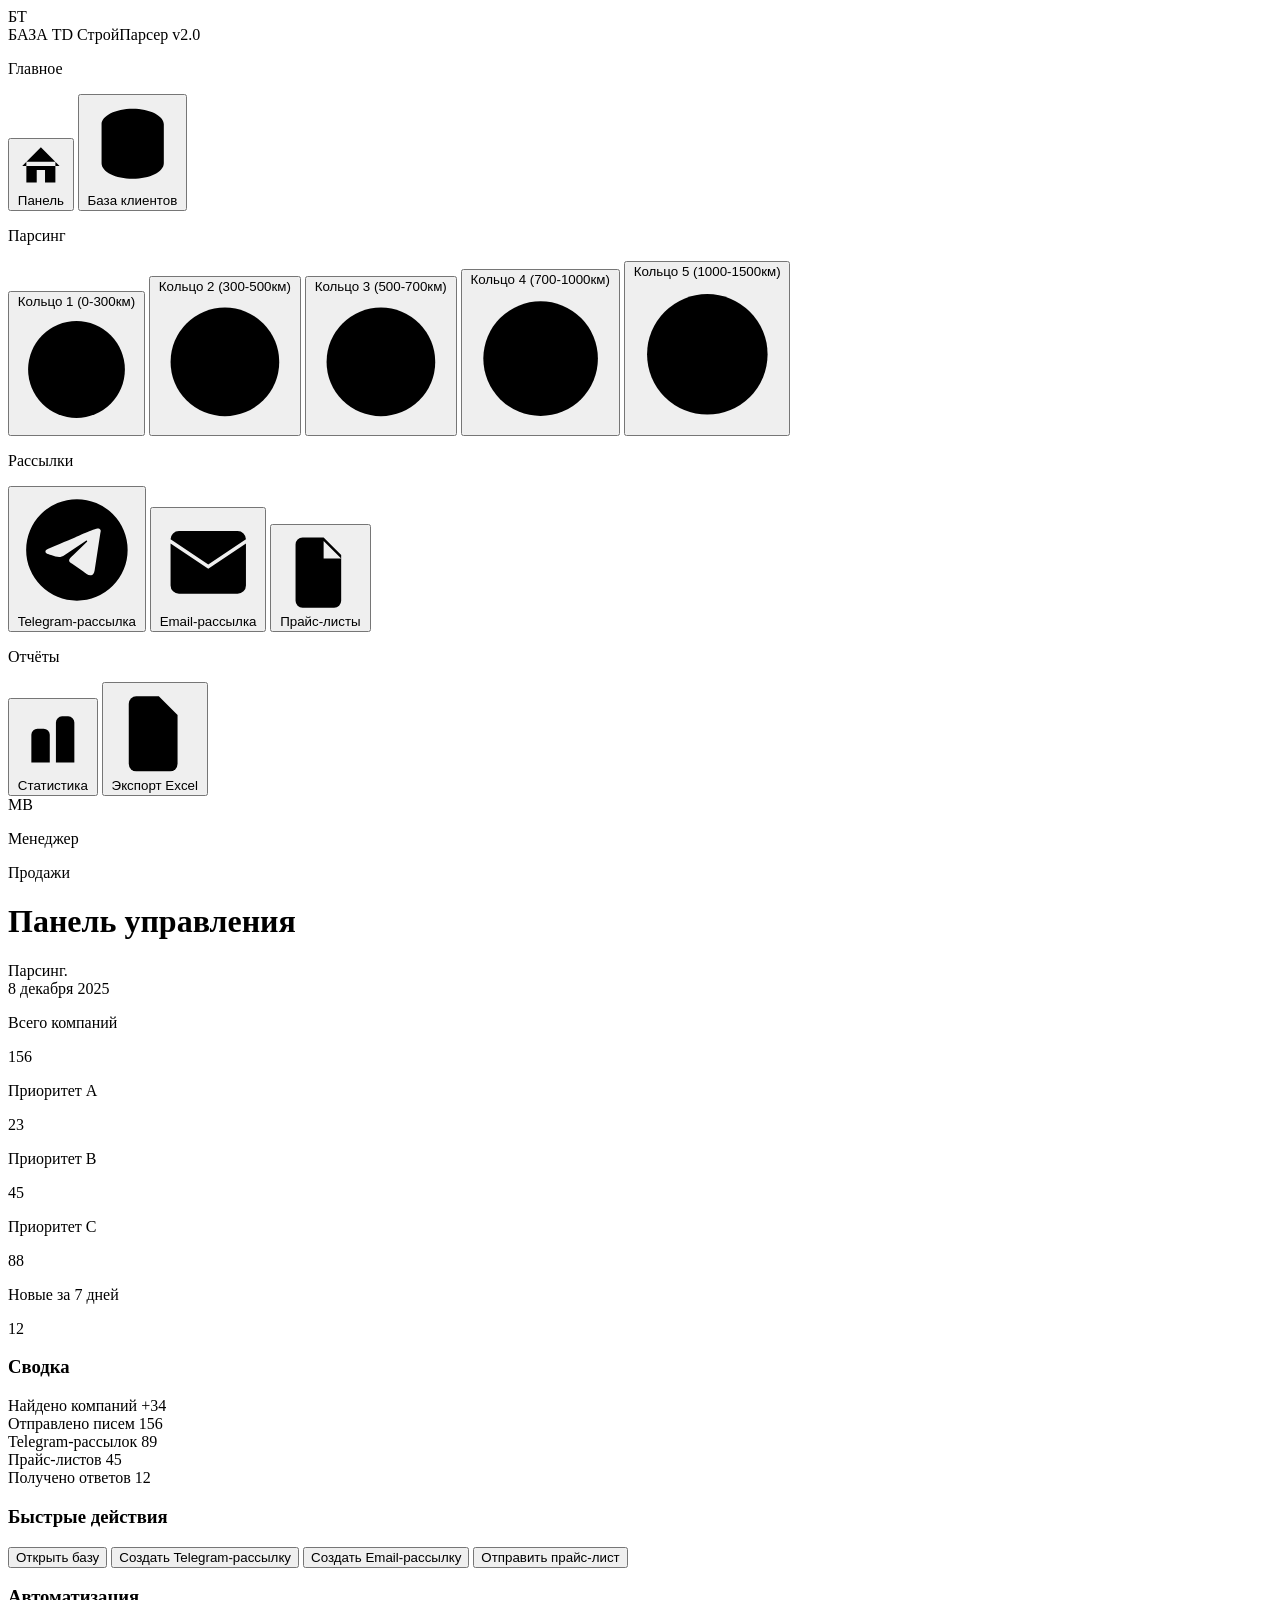
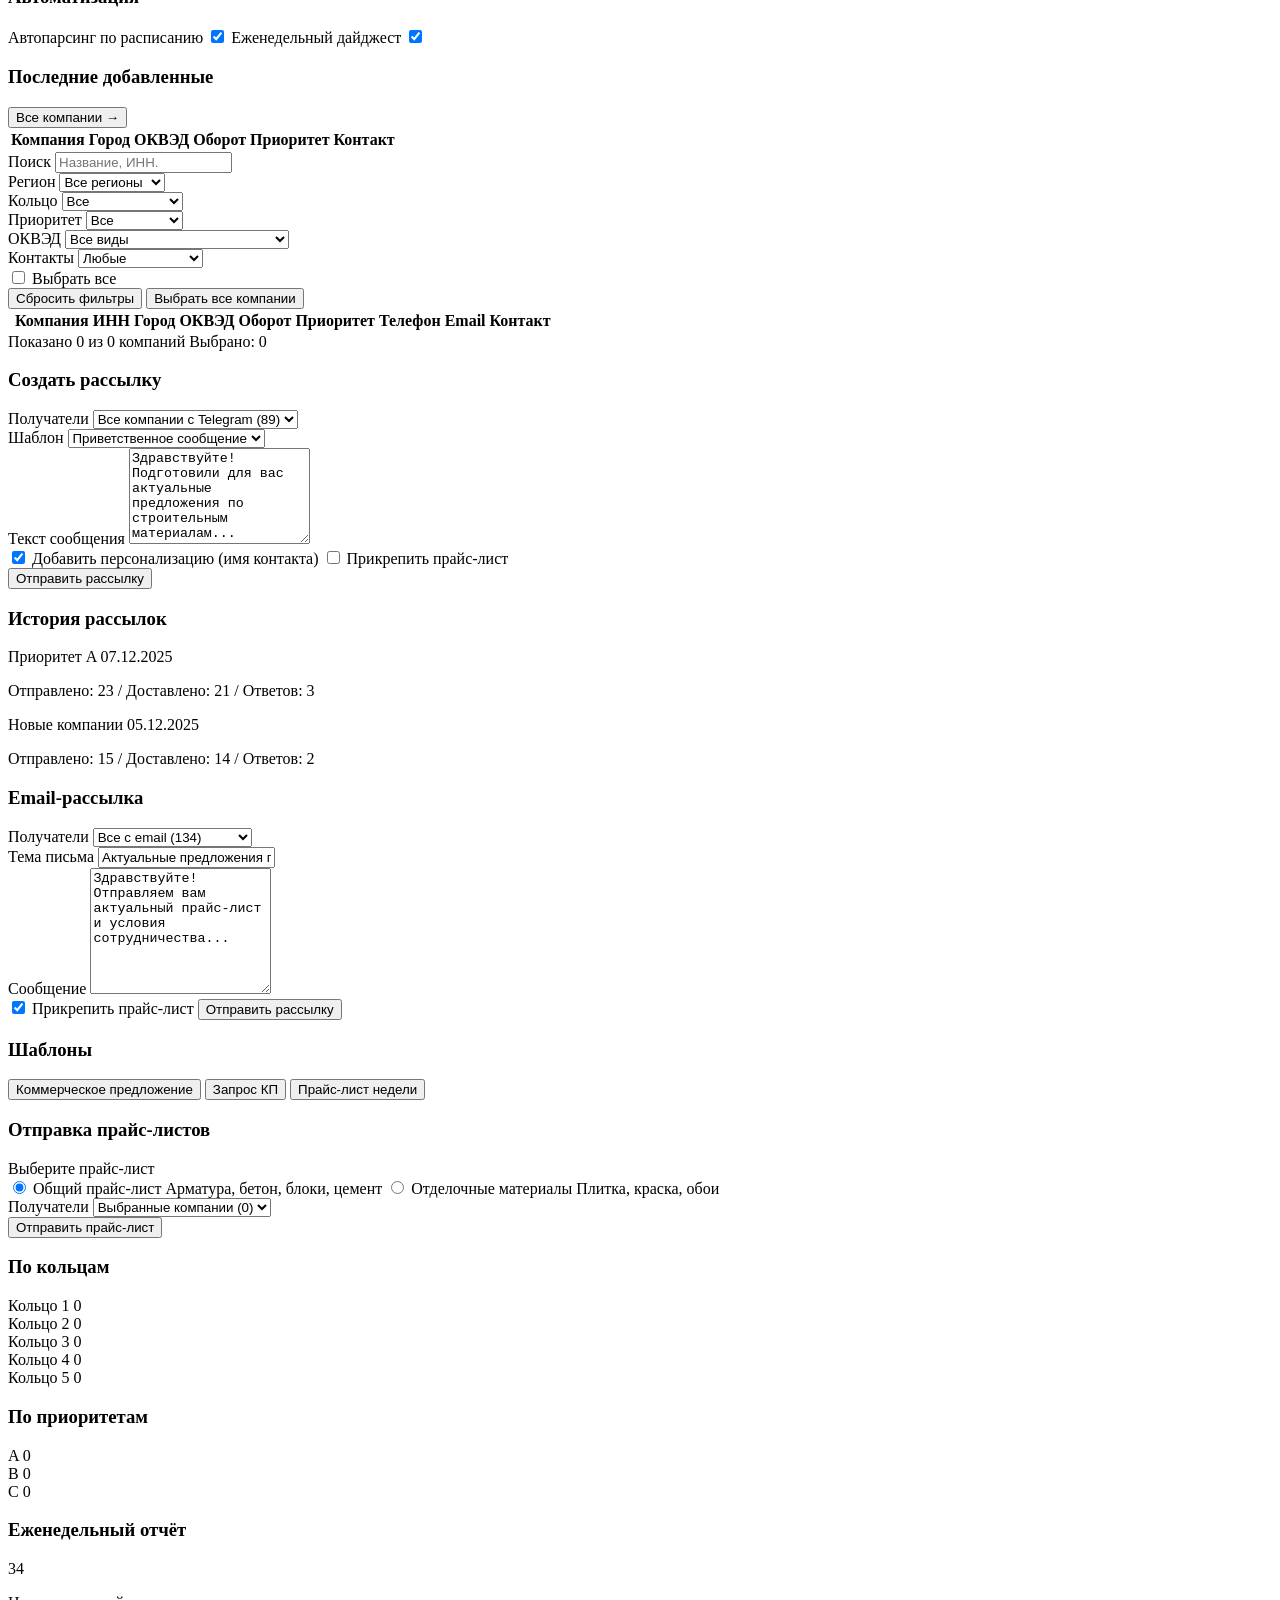
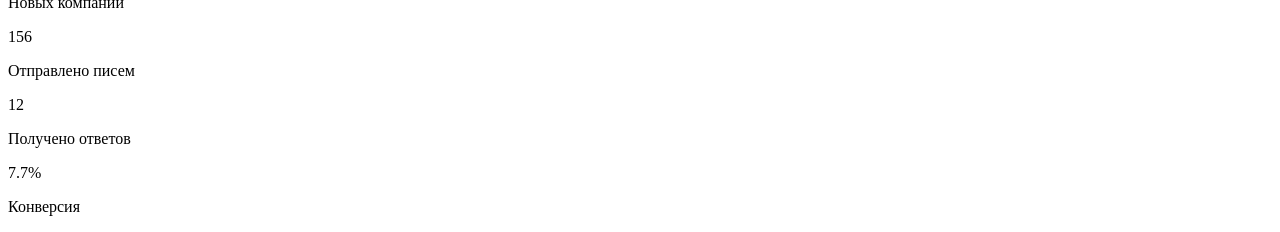
==== index.html @ 1bf11f5f "new index" ====
<!DOCTYPE html>
<html lang="ru">
<head>
  <meta charset="UTF-8" />
  <meta name="viewport" content="width=device-width, initial-scale=1.0" />
  <title>СтройПарсер v2.0 - БАЗА TD</title>

  <link href="https://fonts.googleapis.com/css2?family=Inter:wght@400;500;600;700&display=swap" rel="stylesheet">
  <link rel="stylesheet" href="/styles.css" />
</head>

<body>
  <div id="app" class="app">

    <!-- Sidebar -->
    <aside class="sidebar">
      <!-- Logo -->
      <div class="sidebar__logo">
        <div class="brand">
          <div class="brand__badge">
            <span class="brand__badge-text">БТ</span>
          </div>
          <div class="brand__text">
            <span class="brand__title">БАЗА TD</span>
            <span class="brand__subtitle">СтройПарсер v2.0</span>
          </div>
        </div>
      </div>

      <!-- Navigation -->
      <nav class="sidebar__nav">

        <p class="nav-section-title">Главное</p>

        <button type="button" onclick="setView('dashboard')" id="nav-dashboard"
                class="nav-item nav-item--active">
          <span class="nav-item__icon">
            <svg viewBox="0 0 24 24" aria-hidden="true">
              <path d="M3 12l9-9 9 9M5 10v10h5v-6h4v6h5V10"></path>
            </svg>
          </span>
          <span class="nav-item__label">Панель</span>
        </button>

        <button type="button" onclick="setView('database')" id="nav-database"
                class="nav-item">
          <span class="nav-item__icon">
            <svg viewBox="0 0 24 24" aria-hidden="true">
              <path d="M4 7c0 2.2 3.6 4 8 4s8-1.8 8-4-3.6-4-8-4-8 1.8-8 4zm0 0v10c0 2.2 3.6 4 8 4s8-1.8 8-4V7"></path>
            </svg>
          </span>
          <span class="nav-item__label">База клиентов</span>
        </button>

        <p class="nav-section-title">Парсинг</p>

        <button type="button" class="tool-item" onclick="runScraper('ring1')">
          <span class="tool-item__left">
            <span class="dot dot--green"></span>
            <span>Кольцо 1 (0-300км)</span>
          </span>
          <span class="tool-item__right">
            <svg viewBox="0 0 20 20" aria-hidden="true">
              <circle cx="10" cy="10" r="8"></circle>
              <path d="M9 7l4 3-4 3z"></path>
            </svg>
          </span>
        </button>

        <button type="button" class="tool-item" onclick="runScraper('ring2')">
          <span class="tool-item__left">
            <span class="dot dot--blue"></span>
            <span>Кольцо 2 (300-500км)</span>
          </span>
          <span class="tool-item__right">
            <svg viewBox="0 0 20 20" aria-hidden="true">
              <circle cx="10" cy="10" r="8"></circle>
              <path d="M9 7l4 3-4 3z"></path>
            </svg>
          </span>
        </button>

        <button type="button" class="tool-item" onclick="runScraper('ring3')">
          <span class="tool-item__left">
            <span class="dot dot--yellow"></span>
            <span>Кольцо 3 (500-700км)</span>
          </span>
          <span class="tool-item__right">
            <svg viewBox="0 0 20 20" aria-hidden="true">
              <circle cx="10" cy="10" r="8"></circle>
              <path d="M9 7l4 3-4 3z"></path>
            </svg>
          </span>
        </button>

        <button type="button" class="tool-item" onclick="runScraper('ring4')">
          <span class="tool-item__left">
            <span class="dot dot--orange"></span>
            <span>Кольцо 4 (700-1000км)</span>
          </span>
          <span class="tool-item__right">
            <svg viewBox="0 0 20 20" aria-hidden="true">
              <circle cx="10" cy="10" r="8"></circle>
              <path d="M9 7l4 3-4 3z"></path>
            </svg>
          </span>
        </button>

        <button type="button" class="tool-item" onclick="runScraper('ring5')">
          <span class="tool-item__left">
            <span class="dot dot--red"></span>
            <span>Кольцо 5 (1000-1500км)</span>
          </span>
          <span class="tool-item__right">
            <svg viewBox="0 0 20 20" aria-hidden="true">
              <circle cx="10" cy="10" r="8"></circle>
              <path d="M9 7l4 3-4 3z"></path>
            </svg>
          </span>
        </button>

        <p class="nav-section-title">Рассылки</p>

        <button type="button" onclick="setView('telegram')" id="nav-telegram"
                class="nav-item">
          <span class="nav-item__icon">
            <svg viewBox="0 0 24 24" aria-hidden="true">
              <path d="M12 2a10 10 0 100 20 10 10 0 000-20zm4.6 6.8-1.1 7.2c-.1.7-.4 1-.7 1-.6.1-1-.4-1.6-.8l-2.2-1.5c-1-.6-.4-1 .2-1.6l2.8-2.7c.1-.2-.1-.3-.2-.2L9.6 13c-.4.3-.8.4-1.1.4-.4 0-1-.2-1.6-.4-.6-.2-1.1-.3-1.1-.7 0-.2.3-.4.8-.6 2.9-1.3 4.9-2.1 5.8-2.5 2.8-1.2 3.4-1.4 3.7-1.4.1 0 .3 0 .4.1.1.1.2.2.2.4z"></path>
            </svg>
          </span>
          <span class="nav-item__label">Telegram-рассылка</span>
        </button>

        <button type="button" onclick="setView('email')" id="nav-email"
                class="nav-item">
          <span class="nav-item__icon">
            <svg viewBox="0 0 24 24" aria-hidden="true">
              <path d="M3 8l9 6 9-6v10a2 2 0 01-2 2H5a2 2 0 01-2-2V8zm0-1a2 2 0 012-2h14a2 2 0 012 2l-9 6-9-6z"></path>
            </svg>
          </span>
          <span class="nav-item__label">Email-рассылка</span>
        </button>

        <button type="button" onclick="setView('pricelist')" id="nav-pricelist"
                class="nav-item">
          <span class="nav-item__icon">
            <svg viewBox="0 0 24 24" aria-hidden="true">
              <path d="M7 3h6l5 5v13a2 2 0 01-2 2H7a2 2 0 01-2-2V5a2 2 0 012-2zm6 1v5h5"></path>
              <path d="M9 12h6M9 16h6"></path>
            </svg>
          </span>
          <span class="nav-item__label">Прайс-листы</span>
        </button>

        <p class="nav-section-title">Отчёты</p>

        <button type="button" onclick="setView('stats')" id="nav-stats"
                class="nav-item">
          <span class="nav-item__icon">
            <svg viewBox="0 0 24 24" aria-hidden="true">
              <path d="M5 20V11a2 2 0 012-2h2a2 2 0 012 2v9M13 20V7a2 2 0 012-2h2a2 2 0 012 2v13"></path>
            </svg>
          </span>
          <span class="nav-item__label">Статистика</span>
        </button>

        <button type="button" onclick="exportExcel()" class="nav-item nav-item--plain">
          <span class="nav-item__icon">
            <svg viewBox="0 0 24 24" aria-hidden="true">
              <path d="M12 10v6M9 13l3 3 3-3"></path>
              <path d="M7 3h6l5 5v13a2 2 0 01-2 2H7a2 2 0 01-2-2V5a2 2 0 012-2z"></path>
            </svg>
          </span>
          <span class="nav-item__label">Экспорт Excel</span>
        </button>

      </nav>

      <!-- User block -->
      <div class="sidebar__user">
        <div class="user">
          <div class="user__avatar">
            <span>МВ</span>
          </div>
          <div class="user__meta">
            <p class="user__role">Менеджер</p>
            <p class="user__dept">Продажи</p>
          </div>
        </div>
      </div>
    </aside>

    <!-- Main -->
    <main class="main">

      <!-- Header -->
      <header class="topbar">
        <h1 id="page-title" class="topbar__title">Панель управления</h1>

        <div class="topbar__right">
          <div id="running-indicator" class="running-indicator is-hidden">
            <span class="spinner" aria-hidden="true"></span>
            <span class="running-indicator__text">Парсинг.</span>
          </div>
          <span class="topbar__date">8 декабря 2025</span>
        </div>
      </header>

      <!-- Content -->
      <div class="content">

        <!-- Dashboard View -->
        <section id="view-dashboard" class="view is-active">
          <div class="stack stack--lg">

            <div class="stats-grid stats-grid--5">
              <div class="card card--stat">
                <p class="stat__label">Всего компаний</p>
                <p class="stat__value">156</p>
              </div>
              <div class="card card--stat">
                <p class="stat__label">Приоритет A</p>
                <p class="stat__value stat__value--green">23</p>
              </div>
              <div class="card card--stat">
                <p class="stat__label">Приоритет B</p>
                <p class="stat__value stat__value--yellow">45</p>
              </div>
              <div class="card card--stat">
                <p class="stat__label">Приоритет C</p>
                <p class="stat__value stat__value--gray">88</p>
              </div>
              <div class="card card--stat">
                <p class="stat__label">Новые за 7 дней</p>
                <p class="stat__value stat__value--blue">12</p>
              </div>
            </div>

            <div class="cards-grid cards-grid--3">
              <div class="card">
                <div class="card__header">
                  <h3 class="card__title">Сводка</h3>
                </div>
                <div class="stack">
                  <div class="metric-row">
                    <span class="metric-row__label">Найдено компаний</span>
                    <span class="metric-row__value">+34</span>
                  </div>
                  <div class="metric-row">
                    <span class="metric-row__label">Отправлено писем</span>
                    <span class="metric-row__value">156</span>
                  </div>
                  <div class="metric-row">
                    <span class="metric-row__label">Telegram-рассылок</span>
                    <span class="metric-row__value">89</span>
                  </div>
                  <div class="metric-row">
                    <span class="metric-row__label">Прайс-листов</span>
                    <span class="metric-row__value">45</span>
                  </div>
                  <div class="metric-row">
                    <span class="metric-row__label">Получено ответов</span>
                    <span class="metric-row__value metric-row__value--green">12</span>
                  </div>
                </div>
              </div>

              <div class="card">
                <div class="card__header">
                  <h3 class="card__title">Быстрые действия</h3>
                </div>
                <div class="stack">
                  <button class="btn btn--primary" type="button" onclick="setView('database')">Открыть базу</button>
                  <button class="btn btn--soft" type="button" onclick="setView('telegram')">Создать Telegram-рассылку</button>
                  <button class="btn btn--soft" type="button" onclick="setView('email')">Создать Email-рассылку</button>
                  <button class="btn btn--soft" type="button" onclick="setView('pricelist')">Отправить прайс-лист</button>
                </div>
              </div>

              <div class="card">
                <div class="card__header">
                  <h3 class="card__title">Автоматизация</h3>
                </div>
                <div class="stack">
                  <label class="toggle-row">
                    <span>Автопарсинг по расписанию</span>
                    <input type="checkbox" checked>
                  </label>
                  <label class="toggle-row">
                    <span>Еженедельный дайджест</span>
                    <input type="checkbox" checked>
                  </label>
                </div>
              </div>
            </div>

            <div class="card">
              <div class="card__header card__header--spaced">
                <h3 class="card__title">Последние добавленные</h3>
                <button class="btn btn--link" type="button" onclick="setView('database')">Все компании →</button>
              </div>

              <div class="table-wrap">
                <table class="table">
                  <thead>
                    <tr>
                      <th>Компания</th>
                      <th>Город</th>
                      <th>ОКВЭД</th>
                      <th>Оборот</th>
                      <th>Приоритет</th>
                      <th>Контакт</th>
                    </tr>
                  </thead>
                  <tbody id="recent-table"></tbody>
                </table>
              </div>
            </div>

          </div>
        </section>

        <!-- Database View -->
        <section id="view-database" class="view">
          <div class="stack stack--md">

            <div class="card card--filters">
              <div class="filters-grid filters-grid--6">
                <div class="field">
                  <label for="filter-search">Поиск</label>
                  <input type="text" id="filter-search" placeholder="Название, ИНН." oninput="applyFilters()">
                </div>

                <div class="field">
                  <label for="filter-region">Регион</label>
                  <select id="filter-region" onchange="applyFilters()">
                    <option value="">Все регионы</option>
                    <option value="Самара">Самара</option>
                    <option value="Казань">Казань</option>
                    <option value="Москва">Москва</option>
                    <option value="Екатеринбург">Екатеринбург</option>
                  </select>
                </div>

                <div class="field">
                  <label for="filter-ring">Кольцо</label>
                  <select id="filter-ring" onchange="applyFilters()">
                    <option value="">Все</option>
                    <option value="1">1 (0-300км)</option>
                    <option value="2">2 (300-500км)</option>
                    <option value="3">3 (500-700км)</option>
                    <option value="4">4 (700-1000км)</option>
                    <option value="5">5 (1000-1500км)</option>
                  </select>
                </div>

                <div class="field">
                  <label for="filter-priority">Приоритет</label>
                  <select id="filter-priority" onchange="applyFilters()">
                    <option value="">Все</option>
                    <option value="A">A (&gt;100М)</option>
                    <option value="B">B (10-100М)</option>
                    <option value="C">C (&lt;10М)</option>
                  </select>
                </div>

                <div class="field">
                  <label for="filter-okved">ОКВЭД</label>
                  <select id="filter-okved" onchange="applyFilters()">
                    <option value="">Все виды</option>
                    <option value="41">41 - Строительство зданий</option>
                    <option value="42">42 - Инженерные сооружения</option>
                    <option value="43">43 - Спец. строительные работы</option>
                  </select>
                </div>

                <div class="field">
                  <label for="filter-contacts">Контакты</label>
                  <select id="filter-contacts" onchange="applyFilters()">
                    <option value="">Любые</option>
                    <option value="phone">Есть телефон</option>
                    <option value="email">Есть email</option>
                    <option value="both">Телефон + email</option>
                  </select>
                </div>
              </div>

              <div class="filters-actions">
                <label class="checkbox-row">
                  <input type="checkbox" id="select-all-cb" onchange="toggleSelectAll()">
                  <span>Выбрать все</span>
                </label>

                <div class="filters-actions__right">
                  <button class="btn btn--ghost" type="button" onclick="clearFilters()">Сбросить фильтры</button>
                  <button class="btn btn--soft" type="button" onclick="selectAll()">Выбрать все компании</button>
                </div>
              </div>
            </div>

            <div class="card">
              <div class="table-wrap">
                <table class="table table--companies">
                  <thead>
                    <tr>
                      <th class="col-check"></th>
                      <th>Компания</th>
                      <th>ИНН</th>
                      <th>Город</th>
                      <th>ОКВЭД</th>
                      <th>Оборот</th>
                      <th>Приоритет</th>
                      <th>Телефон</th>
                      <th>Email</th>
                      <th>Контакт</th>
                      <th class="col-actions"></th>
                    </tr>
                  </thead>
                  <tbody id="companies-table"></tbody>
                </table>
              </div>

              <div class="table-footer">
                <span id="companies-count">Показано 0 компаний</span>
                <span id="selected-count">Выбрано: 0</span>
              </div>
            </div>

          </div>
        </section>

        <!-- Telegram View -->
        <section id="view-telegram" class="view">
          <div class="cards-grid cards-grid--2">

            <div class="card">
              <div class="card__header">
                <h3 class="card__title">Создать рассылку</h3>
              </div>

              <div class="stack">
                <div class="field">
                  <label>Получатели</label>
                  <select>
                    <option>Все компании с Telegram (89)</option>
                    <option>Приоритет A (23)</option>
                    <option>Приоритет B (45)</option>
                    <option>Кольцо 1 - Самара (34)</option>
                    <option>Новые за неделю (12)</option>
                  </select>
                </div>

                <div class="field">
                  <label>Шаблон</label>
                  <select>
                    <option>Приветственное сообщение</option>
                    <option>Акция недели</option>
                    <option>Запрос КП</option>
                  </select>
                </div>

                <div class="field">
                  <label>Текст сообщения</label>
                  <textarea rows="6">Здравствуйте! Подготовили для вас актуальные предложения по строительным материалам...</textarea>
                </div>

                <div class="stack stack--sm">
                  <label class="checkbox-row">
                    <input type="checkbox" checked>
                    <span>Добавить персонализацию (имя контакта)</span>
                  </label>
                  <label class="checkbox-row">
                    <input type="checkbox">
                    <span>Прикрепить прайс-лист</span>
                  </label>
                </div>

                <button class="btn btn--primary" type="button" onclick="sendTelegramSelected()">Отправить рассылку</button>
              </div>
            </div>

            <div class="card">
              <div class="card__header">
                <h3 class="card__title">История рассылок</h3>
              </div>

              <div class="stack">
                <div class="history-item">
                  <div class="history-item__row">
                    <span class="history-item__title">Приоритет A</span>
                    <span class="history-item__date">07.12.2025</span>
                  </div>
                  <p class="history-item__meta">Отправлено: 23 / Доставлено: 21 / Ответов: 3</p>
                </div>

                <div class="history-item">
                  <div class="history-item__row">
                    <span class="history-item__title">Новые компании</span>
                    <span class="history-item__date">05.12.2025</span>
                  </div>
                  <p class="history-item__meta">Отправлено: 15 / Доставлено: 14 / Ответов: 2</p>
                </div>
              </div>
            </div>

          </div>
        </section>

        <!-- Email View -->
        <section id="view-email" class="view">
          <div class="cards-grid cards-grid--2">

            <div class="card">
              <div class="card__header">
                <h3 class="card__title">Email-рассылка</h3>
              </div>

              <div class="stack">
                <div class="field">
                  <label>Получатели</label>
                  <select>
                    <option>Все с email (134)</option>
                    <option>Приоритет A (23)</option>
                    <option>Приоритет B (45)</option>
                    <option>Новые за неделю (12)</option>
                  </select>
                </div>

                <div class="field">
                  <label>Тема письма</label>
                  <input type="text" value="Актуальные предложения по стройматериалам">
                </div>

                <div class="field">
                  <label>Сообщение</label>
                  <textarea rows="8">Здравствуйте! Отправляем вам актуальный прайс-лист и условия сотрудничества...</textarea>
                </div>

                <label class="checkbox-row">
                  <input type="checkbox" checked>
                  <span>Прикрепить прайс-лист</span>
                </label>

                <button class="btn btn--primary" type="button" onclick="sendEmailSelected()">Отправить рассылку</button>
              </div>
            </div>

            <div class="card">
              <div class="card__header">
                <h3 class="card__title">Шаблоны</h3>
              </div>

              <div class="stack">
                <button class="btn btn--soft" type="button">Коммерческое предложение</button>
                <button class="btn btn--soft" type="button">Запрос КП</button>
                <button class="btn btn--soft" type="button">Прайс-лист недели</button>
              </div>
            </div>

          </div>
        </section>

        <!-- Price List View -->
        <section id="view-pricelist" class="view">
          <div class="card">
            <div class="card__header">
              <h3 class="card__title">Отправка прайс-листов</h3>
            </div>

            <div class="two-col">
              <div class="stack">
                <div class="field">
                  <label>Выберите прайс-лист</label>
                  <div class="radio-list">
                    <label class="radio-item">
                      <input type="radio" name="pricelist" checked>
                      <span class="radio-item__text">
                        <span class="radio-item__title">Общий прайс-лист</span>
                        <span class="radio-item__sub">Арматура, бетон, блоки, цемент</span>
                      </span>
                    </label>

                    <label class="radio-item">
                      <input type="radio" name="pricelist">
                      <span class="radio-item__text">
                        <span class="radio-item__title">Отделочные материалы</span>
                        <span class="radio-item__sub">Плитка, краска, обои</span>
                      </span>
                    </label>
                  </div>
                </div>
              </div>

              <div class="stack">
                <div class="field">
                  <label>Получатели</label>
                  <select>
                    <option>Выбранные компании (0)</option>
                    <option>Приоритет A (23)</option>
                    <option>Приоритет B (45)</option>
                    <option>Все с email (134)</option>
                  </select>
                </div>

                <button class="btn btn--primary" type="button">Отправить прайс-лист</button>
              </div>
            </div>
          </div>
        </section>

        <!-- Stats View -->
        <section id="view-stats" class="view">
          <div class="stack stack--md">

            <div class="cards-grid cards-grid--2">
              <div class="card">
                <div class="card__header">
                  <h3 class="card__title">По кольцам</h3>
                </div>
                <div class="stack stack--sm" id="ring-stats"></div>
              </div>

              <div class="card">
                <div class="card__header">
                  <h3 class="card__title">По приоритетам</h3>
                </div>
                <div class="stack stack--sm" id="priority-stats"></div>
              </div>
            </div>

            <div class="card">
              <div class="card__header">
                <h3 class="card__title">Еженедельный отчёт</h3>
              </div>

              <div class="report-grid report-grid--4">
                <div class="report-tile">
                  <p class="report-tile__value">34</p>
                  <p class="report-tile__label">Новых компаний</p>
                </div>
                <div class="report-tile">
                  <p class="report-tile__value report-tile__value--blue">156</p>
                  <p class="report-tile__label">Отправлено писем</p>
                </div>
                <div class="report-tile">
                  <p class="report-tile__value report-tile__value--green">12</p>
                  <p class="report-tile__label">Получено ответов</p>
                </div>
                <div class="report-tile">
                  <p class="report-tile__value report-tile__value--purple">7.7%</p>
                  <p class="report-tile__label">Конверсия</p>
                </div>
              </div>
            </div>

          </div>
        </section>

      </div>
    </main>
  </div>

  <script>
    const API_URL = "https://company-finder-api-production.up.railway.app";

  async function apiSearch(queryText, max = 20) {
    const res = await fetch(`${API_URL}/search`, {
      method: "POST",
      headers: { "Content-Type": "application/json" },
      body: JSON.stringify({
        query: queryText,
        enrich_with_rusprofile: true,
       max_companies: max
      })
  });

    if (!res.ok) {
    const t = await res.text();
    throw new Error(t || `HTTP ${res.status}`);
    }

  return await res.json();
}

    const companies = [];

    let selectedCompanies = new Set();
    let currentView = 'dashboard';

    function formatTurnover(n) {
      if (n >= 1000000) return (n / 1000000).toFixed(0) + 'М';
      if (n >= 1000) return (n / 1000).toFixed(0) + 'К';
      return n;
    }

    function getPriorityClass(p) {
      return {
        'A': 'priority priority--a',
        'B': 'priority priority--b',
        'C': 'priority priority--c'
      }[p] || 'priority priority--c';
    }

    function getRingClass(r) {
      return {
        1: 'ring-color ring-color--1',
        2: 'ring-color ring-color--2',
        3: 'ring-color ring-color--3',
        4: 'ring-color ring-color--4',
        5: 'ring-color ring-color--5'
      }[r] || 'ring-color ring-color--0';
    }

    function setView(view) {
      currentView = view;

      document.querySelectorAll('.view')
        .forEach(v => v.classList.remove('is-active'));
      const target = document.getElementById(`view-${view}`);
      if (target) target.classList.add('is-active');

      document.querySelectorAll('.nav-item')
        .forEach(n => n.classList.remove('nav-item--active'));
      const navItem = document.getElementById(`nav-${view}`);
      if (navItem) navItem.classList.add('nav-item--active');

      const titles = {
        dashboard: 'Панель управления',
        database: 'База клиентов',
        telegram: 'Telegram-рассылка',
        email: 'Email-рассылка',
        stats: 'Статистика',
        pricelist: 'Прайс-листы'
      };
      document.getElementById('page-title').textContent = titles[view] || view;
    }

    function applyFilters() {
      const search = document.getElementById('filter-search')?.value.toLowerCase() || '';
      const region = document.getElementById('filter-region')?.value || '';
      const ring = document.getElementById('filter-ring')?.value || '';
      const priority = document.getElementById('filter-priority')?.value || '';
      const okved = document.getElementById('filter-okved')?.value || '';
      const contacts = document.getElementById('filter-contacts')?.value || '';

      const filtered = companies.filter(c => {
        if (search && !c.name.toLowerCase().includes(search) && !c.inn.includes(search)) return false;
        if (region && c.city !== region) return false;
        if (ring && c.ring != ring) return false;
        if (priority && c.priority !== priority) return false;
        if (okved && !c.okved.startsWith(okved)) return false;
        if (contacts === 'phone' && !c.phone) return false;
        if (contacts === 'email' && !c.email) return false;
        if (contacts === 'both' && (!c.phone || !c.email)) return false;
        return true;
      });

      renderCompaniesTable(filtered);
    }

    function clearFilters() {
      const ids = ['filter-search','filter-region','filter-ring','filter-priority','filter-okved','filter-contacts'];
      ids.forEach(id => {
        const el = document.getElementById(id);
        if (el) el.value = '';
      });
      applyFilters();
    }

    function toggleSelect(id) {
      if (selectedCompanies.has(id)) selectedCompanies.delete(id);
      else selectedCompanies.add(id);
      updateSelectedCount();
    }

    function toggleSelectAll() {
      const cb = document.getElementById('select-all-cb');
      if (!cb) return;

      if (cb.checked) companies.forEach(c => selectedCompanies.add(c.id));
      else selectedCompanies.clear();

      applyFilters();
      updateSelectedCount();
    }

    function selectAll() {
      companies.forEach(c => selectedCompanies.add(c.id));
      const cb = document.getElementById('select-all-cb');
      if (cb) cb.checked = true;
      applyFilters();
      updateSelectedCount();
    }

    function updateSelectedCount() {
      const el = document.getElementById('selected-count');
      if (el) el.textContent = `Выбрано: ${selectedCompanies.size}`;
    }

    async function runScraper(ring) {
      const indicator = document.getElementById("running-indicator");
      indicator?.classList.remove("is-hidden");

      try {
   
        const ringNum = String(ring).replace("ring", "");
        const queryText = `Найди 20 компаний в кольце ${ringNum} в Самаре`;
        const data = await apiSearch(queryText, 20);
        const apiCompanies = data.companies || [];
        const mapped = apiCompanies.map((c, i) => ({
          id: i + 1,
          name: c.short_name || c.name || "—",
          inn: c.inn || "—",
          city: c.city || c.legal_address || "—",
          ring: Number(ringNum) || 0,
          okved: c.okved || "—",
          turnover: Number(String(c.revenue || "0").replace(/\D/g, "")) || 0,
          priority: "C",
          phone: (c.phones && c.phones[0]) || "",
          email: (c.emails && c.emails[0]) || "",
          contact: c.director_name || "",
          site: c.website || ""
        }));

      
        companies.length = 0;
        mapped.forEach(x => companies.push(x));

        renderCompaniesTable(companies);
        renderRecentTable?.();
        renderStats?.();
        updateSelectedCount?.();

        
        if (typeof setView === "function") setView("database");

      } catch (e) {
        alert("Ошибка при запросе к API: " + e.message);
      } finally {
        indicator?.classList.add("is-hidden");
      }
    }


    function exportExcel() {
      alert('Экспорт в Excel...');
    }

    function sendTelegramSelected() {
      alert(`Отправка Telegram ${selectedCompanies.size} компаниям...`);
    }

    function sendEmailSelected() {
      alert(`Отправка Email ${selectedCompanies.size} компаниям...`);
    }

    function renderCompaniesTable(data = companies) {
      const tbody = document.getElementById('companies-table');
      if (!tbody) return;

      tbody.innerHTML = data.map(c => `
        <tr class="table-row">
          <td class="cell cell--check">
            <input type="checkbox"
              ${selectedCompanies.has(c.id) ? 'checked' : ''}
              onchange="toggleSelect(${c.id})">
          </td>
          <td class="cell cell--strong">${c.name}</td>
          <td class="cell cell--muted">${c.inn}</td>
          <td class="cell">${c.city}</td>
          <td class="cell cell--muted">${c.okved}</td>
          <td class="cell">${formatTurnover(c.turnover)} ₽</td>
          <td class="cell">
            <span class="${getPriorityClass(c.priority)}">${c.priority}</span>
          </td>
          <td class="cell">${c.phone || '-'}</td>
          <td class="cell cell--link">${c.email || '-'}</td>
          <td class="cell">${c.contact || '-'}</td>
          <td class="cell cell--actions">
            <button class="btn btn--link btn--tiny" type="button">Детали</button>
          </td>
        </tr>
      `).join('');

      const countEl = document.getElementById('companies-count');
      if (countEl) countEl.textContent = `Показано ${data.length} из ${companies.length} компаний`;
    }

    function renderRecentTable() {
      const tbody = document.getElementById('recent-table');
      if (!tbody) return;

      tbody.innerHTML = companies.slice(0, 5).map(c => `
        <tr class="table-row">
          <td class="cell cell--strong">${c.name}</td>
          <td class="cell cell--muted">${c.city}</td>
          <td class="cell cell--muted">${c.okved}</td>
          <td class="cell">${formatTurnover(c.turnover)} ₽</td>
          <td class="cell">
            <span class="${getPriorityClass(c.priority)}">${c.priority}</span>
          </td>
          <td class="cell">${c.contact || '-'}</td>
        </tr>
      `).join('');
    }

    function renderStats() {
      const ringWrap = document.getElementById('ring-stats');
      const prioWrap = document.getElementById('priority-stats');

      if (ringWrap) {
        const ringData = [1,2,3,4,5].map(r => ({
          ring: r,
          count: companies.filter(c => c.ring === r).length
        }));

        ringWrap.innerHTML = ringData.map(r => `
          <div class="bar-row">
            <span class="bar-row__label">
              <span class="dot ${getRingClass(r.ring)}"></span>
              <span>Кольцо ${r.ring}</span>
            </span>
            <span class="bar">
              <span class="bar__fill ${getRingClass(r.ring)}" style="width:${(r.count / companies.length) * 100}%"></span>
            </span>
            <span class="bar-row__value">${r.count}</span>
          </div>
        `).join('');
      }

      if (prioWrap) {
        const prioData = ['A','B','C'].map(p => ({
          priority: p,
          count: companies.filter(c => c.priority === p).length
        }));

        prioWrap.innerHTML = prioData.map(p => `
          <div class="bar-row">
            <span class="bar-row__label">
              <span class="${getPriorityClass(p.priority)} priority--inline">${p.priority}</span>
            </span>
            <span class="bar">
              <span class="bar__fill ${p.priority === 'A' ? 'ring-color--1' : p.priority === 'B' ? 'ring-color--3' : 'ring-color--0'}"
                style="width:${(p.count / companies.length) * 100}%"></span>
            </span>
            <span class="bar-row__value">${p.count}</span>
          </div>
        `).join('');
      }
    }

    document.addEventListener('DOMContentLoaded', () => {
      renderCompaniesTable();
      renderRecentTable();
      renderStats();
      updateSelectedCount();
    });
  </script>
</body>
</html>
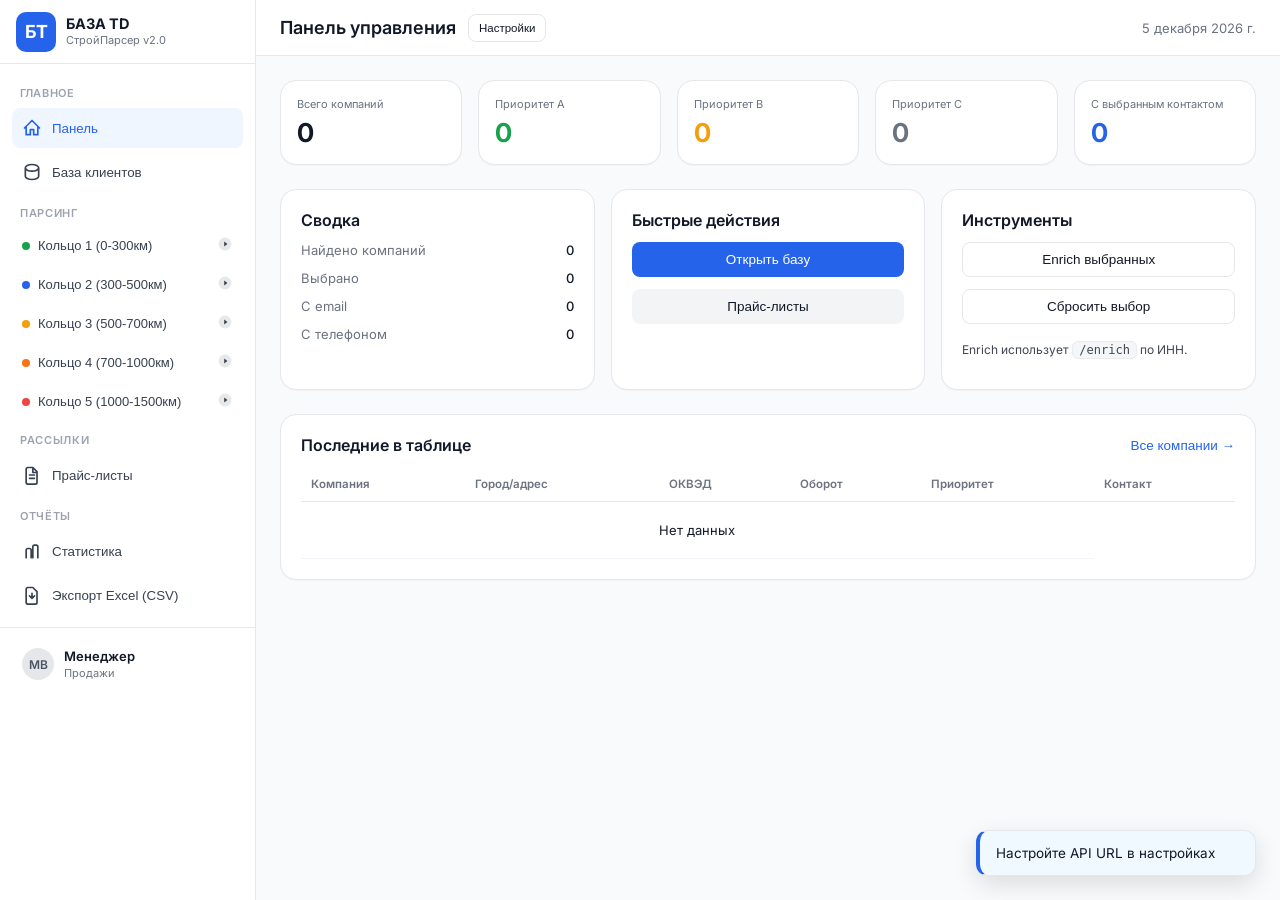
==== commit 61868837: "showcase" ====
--- a/index.html
+++ b/index.html
@@ -1,3 +1,4 @@
+ <!-- index.html -->
 <!DOCTYPE html>
 <html lang="ru">
 <head>
@@ -6,7 +7,7 @@
   <title>СтройПарсер v2.0 - БАЗА TD</title>
 
   <link href="https://fonts.googleapis.com/css2?family=Inter:wght@400;500;600;700&display=swap" rel="stylesheet">
-  <link rel="stylesheet" href="/styles.css" />
+  <link rel="stylesheet" href="./styles.css" />
 </head>
 
 <body>
@@ -14,7 +15,6 @@
 
     <!-- Sidebar -->
     <aside class="sidebar">
-      <!-- Logo -->
       <div class="sidebar__logo">
         <div class="brand">
           <div class="brand__badge">
@@ -27,13 +27,10 @@
         </div>
       </div>
 
-      <!-- Navigation -->
       <nav class="sidebar__nav">
-
         <p class="nav-section-title">Главное</p>
 
-        <button type="button" onclick="setView('dashboard')" id="nav-dashboard"
-                class="nav-item nav-item--active">
+        <button type="button" class="nav-item nav-item--active" data-nav="dashboard">
           <span class="nav-item__icon">
             <svg viewBox="0 0 24 24" aria-hidden="true">
               <path d="M3 12l9-9 9 9M5 10v10h5v-6h4v6h5V10"></path>
@@ -42,8 +39,7 @@
           <span class="nav-item__label">Панель</span>
         </button>
 
-        <button type="button" onclick="setView('database')" id="nav-database"
-                class="nav-item">
+        <button type="button" class="nav-item" data-nav="database">
           <span class="nav-item__icon">
             <svg viewBox="0 0 24 24" aria-hidden="true">
               <path d="M4 7c0 2.2 3.6 4 8 4s8-1.8 8-4-3.6-4-8-4-8 1.8-8 4zm0 0v10c0 2.2 3.6 4 8 4s8-1.8 8-4V7"></path>
@@ -54,10 +50,10 @@
 
         <p class="nav-section-title">Парсинг</p>
 
-        <button type="button" class="tool-item" onclick="runScraper('ring1')">
+        <button type="button" class="tool-item" data-ring="1">
           <span class="tool-item__left">
             <span class="dot dot--green"></span>
-            <span>Кольцо 1 (0-300км)</span>
+            <span id="ring-btn-1">Кольцо 1 (0-300км)</span>
           </span>
           <span class="tool-item__right">
             <svg viewBox="0 0 20 20" aria-hidden="true">
@@ -67,10 +63,10 @@
           </span>
         </button>
 
-        <button type="button" class="tool-item" onclick="runScraper('ring2')">
+        <button type="button" class="tool-item" data-ring="2">
           <span class="tool-item__left">
             <span class="dot dot--blue"></span>
-            <span>Кольцо 2 (300-500км)</span>
+            <span id="ring-btn-2">Кольцо 2 (300-500км)</span>
           </span>
           <span class="tool-item__right">
             <svg viewBox="0 0 20 20" aria-hidden="true">
@@ -80,10 +76,10 @@
           </span>
         </button>
 
-        <button type="button" class="tool-item" onclick="runScraper('ring3')">
+        <button type="button" class="tool-item" data-ring="3">
           <span class="tool-item__left">
             <span class="dot dot--yellow"></span>
-            <span>Кольцо 3 (500-700км)</span>
+            <span id="ring-btn-3">Кольцо 3 (500-700км)</span>
           </span>
           <span class="tool-item__right">
             <svg viewBox="0 0 20 20" aria-hidden="true">
@@ -93,10 +89,10 @@
           </span>
         </button>
 
-        <button type="button" class="tool-item" onclick="runScraper('ring4')">
+        <button type="button" class="tool-item" data-ring="4">
           <span class="tool-item__left">
             <span class="dot dot--orange"></span>
-            <span>Кольцо 4 (700-1000км)</span>
+            <span id="ring-btn-4">Кольцо 4 (700-1000км)</span>
           </span>
           <span class="tool-item__right">
             <svg viewBox="0 0 20 20" aria-hidden="true">
@@ -106,10 +102,10 @@
           </span>
         </button>
 
-        <button type="button" class="tool-item" onclick="runScraper('ring5')">
+        <button type="button" class="tool-item" data-ring="5">
           <span class="tool-item__left">
             <span class="dot dot--red"></span>
-            <span>Кольцо 5 (1000-1500км)</span>
+            <span id="ring-btn-5">Кольцо 5 (1000-1500км)</span>
           </span>
           <span class="tool-item__right">
             <svg viewBox="0 0 20 20" aria-hidden="true">
@@ -121,28 +117,7 @@
 
         <p class="nav-section-title">Рассылки</p>
 
-        <button type="button" onclick="setView('telegram')" id="nav-telegram"
-                class="nav-item">
-          <span class="nav-item__icon">
-            <svg viewBox="0 0 24 24" aria-hidden="true">
-              <path d="M12 2a10 10 0 100 20 10 10 0 000-20zm4.6 6.8-1.1 7.2c-.1.7-.4 1-.7 1-.6.1-1-.4-1.6-.8l-2.2-1.5c-1-.6-.4-1 .2-1.6l2.8-2.7c.1-.2-.1-.3-.2-.2L9.6 13c-.4.3-.8.4-1.1.4-.4 0-1-.2-1.6-.4-.6-.2-1.1-.3-1.1-.7 0-.2.3-.4.8-.6 2.9-1.3 4.9-2.1 5.8-2.5 2.8-1.2 3.4-1.4 3.7-1.4.1 0 .3 0 .4.1.1.1.2.2.2.4z"></path>
-            </svg>
-          </span>
-          <span class="nav-item__label">Telegram-рассылка</span>
-        </button>
-
-        <button type="button" onclick="setView('email')" id="nav-email"
-                class="nav-item">
-          <span class="nav-item__icon">
-            <svg viewBox="0 0 24 24" aria-hidden="true">
-              <path d="M3 8l9 6 9-6v10a2 2 0 01-2 2H5a2 2 0 01-2-2V8zm0-1a2 2 0 012-2h14a2 2 0 012 2l-9 6-9-6z"></path>
-            </svg>
-          </span>
-          <span class="nav-item__label">Email-рассылка</span>
-        </button>
-
-        <button type="button" onclick="setView('pricelist')" id="nav-pricelist"
-                class="nav-item">
+        <button type="button" class="nav-item" data-nav="pricelist">
           <span class="nav-item__icon">
             <svg viewBox="0 0 24 24" aria-hidden="true">
               <path d="M7 3h6l5 5v13a2 2 0 01-2 2H7a2 2 0 01-2-2V5a2 2 0 012-2zm6 1v5h5"></path>
@@ -154,8 +129,7 @@
 
         <p class="nav-section-title">Отчёты</p>
 
-        <button type="button" onclick="setView('stats')" id="nav-stats"
-                class="nav-item">
+        <button type="button" class="nav-item" data-nav="stats">
           <span class="nav-item__icon">
             <svg viewBox="0 0 24 24" aria-hidden="true">
               <path d="M5 20V11a2 2 0 012-2h2a2 2 0 012 2v9M13 20V7a2 2 0 012-2h2a2 2 0 012 2v13"></path>
@@ -164,24 +138,20 @@
           <span class="nav-item__label">Статистика</span>
         </button>
 
-        <button type="button" onclick="exportExcel()" class="nav-item nav-item--plain">
+        <button type="button" class="nav-item nav-item--plain" id="btn-export">
           <span class="nav-item__icon">
             <svg viewBox="0 0 24 24" aria-hidden="true">
               <path d="M12 10v6M9 13l3 3 3-3"></path>
               <path d="M7 3h6l5 5v13a2 2 0 01-2 2H7a2 2 0 01-2-2V5a2 2 0 012-2z"></path>
             </svg>
           </span>
-          <span class="nav-item__label">Экспорт Excel</span>
-        </button>
-
+          <span class="nav-item__label">Экспорт Excel (CSV)</span>
+        </button>
       </nav>
 
-      <!-- User block -->
       <div class="sidebar__user">
         <div class="user">
-          <div class="user__avatar">
-            <span>МВ</span>
-          </div>
+          <div class="user__avatar"><span>МВ</span></div>
           <div class="user__meta">
             <p class="user__role">Менеджер</p>
             <p class="user__dept">Продажи</p>
@@ -192,47 +162,46 @@
 
     <!-- Main -->
     <main class="main">
-
-      <!-- Header -->
       <header class="topbar">
-        <h1 id="page-title" class="topbar__title">Панель управления</h1>
+        <div class="topbar__left">
+          <h1 id="page-title" class="topbar__title">Панель управления</h1>
+          <button class="btn btn--ghost btn--tiny" type="button" id="btn-settings">Настройки</button>
+        </div>
 
         <div class="topbar__right">
           <div id="running-indicator" class="running-indicator is-hidden">
             <span class="spinner" aria-hidden="true"></span>
-            <span class="running-indicator__text">Парсинг.</span>
-          </div>
-          <span class="topbar__date">8 декабря 2025</span>
+            <span class="running-indicator__text" id="running-text">Запрос…</span>
+          </div>
+          <span class="topbar__date" id="today-date">—</span>
         </div>
       </header>
 
-      <!-- Content -->
       <div class="content">
 
-        <!-- Dashboard View -->
+        <!-- Dashboard -->
         <section id="view-dashboard" class="view is-active">
           <div class="stack stack--lg">
-
             <div class="stats-grid stats-grid--5">
               <div class="card card--stat">
                 <p class="stat__label">Всего компаний</p>
-                <p class="stat__value">156</p>
+                <p class="stat__value" id="stat-total">0</p>
               </div>
               <div class="card card--stat">
                 <p class="stat__label">Приоритет A</p>
-                <p class="stat__value stat__value--green">23</p>
+                <p class="stat__value stat__value--green" id="stat-a">0</p>
               </div>
               <div class="card card--stat">
                 <p class="stat__label">Приоритет B</p>
-                <p class="stat__value stat__value--yellow">45</p>
+                <p class="stat__value stat__value--yellow" id="stat-b">0</p>
               </div>
               <div class="card card--stat">
                 <p class="stat__label">Приоритет C</p>
-                <p class="stat__value stat__value--gray">88</p>
+                <p class="stat__value stat__value--gray" id="stat-c">0</p>
               </div>
               <div class="card card--stat">
-                <p class="stat__label">Новые за 7 дней</p>
-                <p class="stat__value stat__value--blue">12</p>
+                <p class="stat__label">С выбранным контактом</p>
+                <p class="stat__value stat__value--blue" id="stat-contact">0</p>
               </div>
             </div>
 
@@ -244,23 +213,19 @@
                 <div class="stack">
                   <div class="metric-row">
                     <span class="metric-row__label">Найдено компаний</span>
-                    <span class="metric-row__value">+34</span>
+                    <span class="metric-row__value" id="metric-found">0</span>
                   </div>
                   <div class="metric-row">
-                    <span class="metric-row__label">Отправлено писем</span>
-                    <span class="metric-row__value">156</span>
+                    <span class="metric-row__label">Выбрано</span>
+                    <span class="metric-row__value" id="metric-selected">0</span>
                   </div>
                   <div class="metric-row">
-                    <span class="metric-row__label">Telegram-рассылок</span>
-                    <span class="metric-row__value">89</span>
+                    <span class="metric-row__label">С email</span>
+                    <span class="metric-row__value" id="metric-email">0</span>
                   </div>
                   <div class="metric-row">
-                    <span class="metric-row__label">Прайс-листов</span>
-                    <span class="metric-row__value">45</span>
-                  </div>
-                  <div class="metric-row">
-                    <span class="metric-row__label">Получено ответов</span>
-                    <span class="metric-row__value metric-row__value--green">12</span>
+                    <span class="metric-row__label">С телефоном</span>
+                    <span class="metric-row__value" id="metric-phone">0</span>
                   </div>
                 </div>
               </div>
@@ -270,34 +235,27 @@
                   <h3 class="card__title">Быстрые действия</h3>
                 </div>
                 <div class="stack">
-                  <button class="btn btn--primary" type="button" onclick="setView('database')">Открыть базу</button>
-                  <button class="btn btn--soft" type="button" onclick="setView('telegram')">Создать Telegram-рассылку</button>
-                  <button class="btn btn--soft" type="button" onclick="setView('email')">Создать Email-рассылку</button>
-                  <button class="btn btn--soft" type="button" onclick="setView('pricelist')">Отправить прайс-лист</button>
+                  <button class="btn btn--primary" type="button" data-nav="database">Открыть базу</button>
+                  <button class="btn btn--soft" type="button" data-nav="pricelist">Прайс-листы</button>
                 </div>
               </div>
 
               <div class="card">
                 <div class="card__header">
-                  <h3 class="card__title">Автоматизация</h3>
+                  <h3 class="card__title">Инструменты</h3>
                 </div>
                 <div class="stack">
-                  <label class="toggle-row">
-                    <span>Автопарсинг по расписанию</span>
-                    <input type="checkbox" checked>
-                  </label>
-                  <label class="toggle-row">
-                    <span>Еженедельный дайджест</span>
-                    <input type="checkbox" checked>
-                  </label>
+                  <button class="btn btn--ghost" type="button" id="btn-enrich-selected">Enrich выбранных</button>
+                  <button class="btn btn--ghost" type="button" id="btn-clear-selection">Сбросить выбор</button>
+                  <p class="hint">Enrich использует <code>/enrich</code> по ИНН.</p>
                 </div>
               </div>
             </div>
 
             <div class="card">
               <div class="card__header card__header--spaced">
-                <h3 class="card__title">Последние добавленные</h3>
-                <button class="btn btn--link" type="button" onclick="setView('database')">Все компании →</button>
+                <h3 class="card__title">Последние в таблице</h3>
+                <button class="btn btn--link" type="button" data-nav="database">Все компании →</button>
               </div>
 
               <div class="table-wrap">
@@ -305,7 +263,7 @@
                   <thead>
                     <tr>
                       <th>Компания</th>
-                      <th>Город</th>
+                      <th>Город/адрес</th>
                       <th>ОКВЭД</th>
                       <th>Оборот</th>
                       <th>Приоритет</th>
@@ -316,24 +274,36 @@
                 </table>
               </div>
             </div>
-
           </div>
         </section>
 
-        <!-- Database View -->
+        <!-- Database -->
         <section id="view-database" class="view">
           <div class="stack stack--md">
 
             <div class="card card--filters">
               <div class="filters-grid filters-grid--6">
+
                 <div class="field">
-                  <label for="filter-search">Поиск</label>
-                  <input type="text" id="filter-search" placeholder="Название, ИНН." oninput="applyFilters()">
+                  <label for="filter-search">Поиск (запрос в API)</label>
+
+                  <div class="search-row">
+                    <input
+                      type="text"
+                      id="filter-search"
+                      placeholder="Например: 10 строительных компаний Самары с ИНН"
+                    >
+                    <button class="btn btn--primary btn--search" type="button" id="btn-search">
+                      Найти
+                    </button>
+                  </div>
+
+                  <p class="hint">Enter тоже работает</p>
                 </div>
 
                 <div class="field">
                   <label for="filter-region">Регион</label>
-                  <select id="filter-region" onchange="applyFilters()">
+                  <select id="filter-region">
                     <option value="">Все регионы</option>
                     <option value="Самара">Самара</option>
                     <option value="Казань">Казань</option>
@@ -344,29 +314,29 @@
 
                 <div class="field">
                   <label for="filter-ring">Кольцо</label>
-                  <select id="filter-ring" onchange="applyFilters()">
+                  <select id="filter-ring">
                     <option value="">Все</option>
-                    <option value="1">1 (0-300км)</option>
-                    <option value="2">2 (300-500км)</option>
-                    <option value="3">3 (500-700км)</option>
-                    <option value="4">4 (700-1000км)</option>
-                    <option value="5">5 (1000-1500км)</option>
+                    <option value="1" id="ring-opt-1">1 (0-300км)</option>
+                    <option value="2" id="ring-opt-2">2 (300-500км)</option>
+                    <option value="3" id="ring-opt-3">3 (500-700км)</option>
+                    <option value="4" id="ring-opt-4">4 (700-1000км)</option>
+                    <option value="5" id="ring-opt-5">5 (1000-1500км)</option>
                   </select>
                 </div>
 
                 <div class="field">
                   <label for="filter-priority">Приоритет</label>
-                  <select id="filter-priority" onchange="applyFilters()">
+                  <select id="filter-priority">
                     <option value="">Все</option>
-                    <option value="A">A (&gt;100М)</option>
-                    <option value="B">B (10-100М)</option>
-                    <option value="C">C (&lt;10М)</option>
+                    <option value="A" id="prio-opt-a">A (&gt;100М)</option>
+                    <option value="B" id="prio-opt-b">B (10-100М)</option>
+                    <option value="C" id="prio-opt-c">C (&lt;10М)</option>
                   </select>
                 </div>
 
                 <div class="field">
                   <label for="filter-okved">ОКВЭД</label>
-                  <select id="filter-okved" onchange="applyFilters()">
+                  <select id="filter-okved">
                     <option value="">Все виды</option>
                     <option value="41">41 - Строительство зданий</option>
                     <option value="42">42 - Инженерные сооружения</option>
@@ -376,24 +346,25 @@
 
                 <div class="field">
                   <label for="filter-contacts">Контакты</label>
-                  <select id="filter-contacts" onchange="applyFilters()">
+                  <select id="filter-contacts">
                     <option value="">Любые</option>
                     <option value="phone">Есть телефон</option>
                     <option value="email">Есть email</option>
                     <option value="both">Телефон + email</option>
                   </select>
                 </div>
+
               </div>
 
               <div class="filters-actions">
                 <label class="checkbox-row">
-                  <input type="checkbox" id="select-all-cb" onchange="toggleSelectAll()">
-                  <span>Выбрать все</span>
+                  <input type="checkbox" id="select-all-cb">
+                  <span>Выбрать все (по фильтру)</span>
                 </label>
 
                 <div class="filters-actions__right">
-                  <button class="btn btn--ghost" type="button" onclick="clearFilters()">Сбросить фильтры</button>
-                  <button class="btn btn--soft" type="button" onclick="selectAll()">Выбрать все компании</button>
+                  <button class="btn btn--ghost" type="button" id="btn-clear-filters">Сбросить фильтры</button>
+                  <button class="btn btn--soft" type="button" id="btn-select-all">Выбрать все компании</button>
                 </div>
               </div>
             </div>
@@ -406,7 +377,7 @@
                       <th class="col-check"></th>
                       <th>Компания</th>
                       <th>ИНН</th>
-                      <th>Город</th>
+                      <th>Город/адрес</th>
                       <th>ОКВЭД</th>
                       <th>Оборот</th>
                       <th>Приоритет</th>
@@ -429,189 +400,56 @@
           </div>
         </section>
 
-        <!-- Telegram View -->
-        <section id="view-telegram" class="view">
-          <div class="cards-grid cards-grid--2">
-
-            <div class="card">
-              <div class="card__header">
-                <h3 class="card__title">Создать рассылку</h3>
-              </div>
-
-              <div class="stack">
-                <div class="field">
-                  <label>Получатели</label>
-                  <select>
-                    <option>Все компании с Telegram (89)</option>
-                    <option>Приоритет A (23)</option>
-                    <option>Приоритет B (45)</option>
-                    <option>Кольцо 1 - Самара (34)</option>
-                    <option>Новые за неделю (12)</option>
-                  </select>
-                </div>
-
-                <div class="field">
-                  <label>Шаблон</label>
-                  <select>
-                    <option>Приветственное сообщение</option>
-                    <option>Акция недели</option>
-                    <option>Запрос КП</option>
-                  </select>
-                </div>
-
-                <div class="field">
-                  <label>Текст сообщения</label>
-                  <textarea rows="6">Здравствуйте! Подготовили для вас актуальные предложения по строительным материалам...</textarea>
-                </div>
-
-                <div class="stack stack--sm">
-                  <label class="checkbox-row">
-                    <input type="checkbox" checked>
-                    <span>Добавить персонализацию (имя контакта)</span>
-                  </label>
-                  <label class="checkbox-row">
-                    <input type="checkbox">
-                    <span>Прикрепить прайс-лист</span>
-                  </label>
-                </div>
-
-                <button class="btn btn--primary" type="button" onclick="sendTelegramSelected()">Отправить рассылку</button>
-              </div>
-            </div>
-
-            <div class="card">
-              <div class="card__header">
-                <h3 class="card__title">История рассылок</h3>
-              </div>
-
-              <div class="stack">
-                <div class="history-item">
-                  <div class="history-item__row">
-                    <span class="history-item__title">Приоритет A</span>
-                    <span class="history-item__date">07.12.2025</span>
-                  </div>
-                  <p class="history-item__meta">Отправлено: 23 / Доставлено: 21 / Ответов: 3</p>
-                </div>
-
-                <div class="history-item">
-                  <div class="history-item__row">
-                    <span class="history-item__title">Новые компании</span>
-                    <span class="history-item__date">05.12.2025</span>
-                  </div>
-                  <p class="history-item__meta">Отправлено: 15 / Доставлено: 14 / Ответов: 2</p>
-                </div>
-              </div>
-            </div>
-
-          </div>
-        </section>
-
-        <!-- Email View -->
-        <section id="view-email" class="view">
-          <div class="cards-grid cards-grid--2">
-
-            <div class="card">
-              <div class="card__header">
-                <h3 class="card__title">Email-рассылка</h3>
-              </div>
-
-              <div class="stack">
-                <div class="field">
-                  <label>Получатели</label>
-                  <select>
-                    <option>Все с email (134)</option>
-                    <option>Приоритет A (23)</option>
-                    <option>Приоритет B (45)</option>
-                    <option>Новые за неделю (12)</option>
-                  </select>
-                </div>
-
-                <div class="field">
-                  <label>Тема письма</label>
-                  <input type="text" value="Актуальные предложения по стройматериалам">
-                </div>
-
-                <div class="field">
-                  <label>Сообщение</label>
-                  <textarea rows="8">Здравствуйте! Отправляем вам актуальный прайс-лист и условия сотрудничества...</textarea>
-                </div>
-
-                <label class="checkbox-row">
-                  <input type="checkbox" checked>
-                  <span>Прикрепить прайс-лист</span>
-                </label>
-
-                <button class="btn btn--primary" type="button" onclick="sendEmailSelected()">Отправить рассылку</button>
-              </div>
-            </div>
-
-            <div class="card">
-              <div class="card__header">
-                <h3 class="card__title">Шаблоны</h3>
-              </div>
-
-              <div class="stack">
-                <button class="btn btn--soft" type="button">Коммерческое предложение</button>
-                <button class="btn btn--soft" type="button">Запрос КП</button>
-                <button class="btn btn--soft" type="button">Прайс-лист недели</button>
-              </div>
-            </div>
-
-          </div>
-        </section>
-
-        <!-- Price List View -->
+        <!-- Pricelist -->
         <section id="view-pricelist" class="view">
           <div class="card">
             <div class="card__header">
-              <h3 class="card__title">Отправка прайс-листов</h3>
-            </div>
-
-            <div class="two-col">
-              <div class="stack">
-                <div class="field">
-                  <label>Выберите прайс-лист</label>
-                  <div class="radio-list">
-                    <label class="radio-item">
-                      <input type="radio" name="pricelist" checked>
-                      <span class="radio-item__text">
-                        <span class="radio-item__title">Общий прайс-лист</span>
-                        <span class="radio-item__sub">Арматура, бетон, блоки, цемент</span>
-                      </span>
-                    </label>
-
-                    <label class="radio-item">
-                      <input type="radio" name="pricelist">
-                      <span class="radio-item__text">
-                        <span class="radio-item__title">Отделочные материалы</span>
-                        <span class="radio-item__sub">Плитка, краска, обои</span>
-                      </span>
-                    </label>
+              <h3 class="card__title">Загрузка прайс-листов</h3>
+            </div>
+
+            <div class="stack">
+              <!-- File Upload Zone -->
+              <div id="file-drop-zone" class="file-drop-zone">
+                <div class="file-drop-zone__content">
+                  <svg class="file-drop-zone__icon" viewBox="0 0 24 24" aria-hidden="true">
+                    <path d="M7 3h6l5 5v13a2 2 0 01-2 2H7a2 2 0 01-2-2V5a2 2 0 012-2zm6 1v5h5"></path>
+                    <path d="M12 11v6M9 14l3-3 3 3"></path>
+                  </svg>
+                  <p class="file-drop-zone__title">Перетащите файл сюда</p>
+                  <p class="file-drop-zone__subtitle">или</p>
+                  <button type="button" class="btn btn--primary" id="btn-select-file">Выбрать файл</button>
+                  <p class="hint">Поддерживаются форматы: Excel (.xlsx, .xls), CSV (.csv)</p>
+                </div>
+              </div>
+
+              <!-- Hidden file input -->
+              <input type="file" id="file-input" accept=".xlsx,.xls,.csv" style="display: none;">
+
+              <!-- Selected File Display -->
+              <div id="selected-file-info" class="selected-file-info is-hidden">
+                <div class="selected-file-info__content">
+                  <svg class="selected-file-info__icon" viewBox="0 0 24 24" aria-hidden="true">
+                    <path d="M7 3h6l5 5v13a2 2 0 01-2 2H7a2 2 0 01-2-2V5a2 2 0 012-2zm6 1v5h5"></path>
+                  </svg>
+                  <div class="selected-file-info__text">
+                    <p class="selected-file-info__name" id="file-name">—</p>
+                    <p class="selected-file-info__size" id="file-size">—</p>
                   </div>
-                </div>
-              </div>
-
-              <div class="stack">
-                <div class="field">
-                  <label>Получатели</label>
-                  <select>
-                    <option>Выбранные компании (0)</option>
-                    <option>Приоритет A (23)</option>
-                    <option>Приоритет B (45)</option>
-                    <option>Все с email (134)</option>
-                  </select>
-                </div>
-
-                <button class="btn btn--primary" type="button">Отправить прайс-лист</button>
-              </div>
+                  <button type="button" class="btn btn--ghost btn--tiny" id="btn-remove-file">Удалить</button>
+                </div>
+              </div>
+
+              <!-- Upload Button -->
+              <button type="button" class="btn btn--primary" id="btn-upload-file" disabled>
+                Загрузить прайс-лист
+              </button>
             </div>
           </div>
         </section>
 
-        <!-- Stats View -->
+        <!-- Stats -->
         <section id="view-stats" class="view">
           <div class="stack stack--md">
-
             <div class="cards-grid cards-grid--2">
               <div class="card">
                 <div class="card__header">
@@ -627,32 +465,6 @@
                 <div class="stack stack--sm" id="priority-stats"></div>
               </div>
             </div>
-
-            <div class="card">
-              <div class="card__header">
-                <h3 class="card__title">Еженедельный отчёт</h3>
-              </div>
-
-              <div class="report-grid report-grid--4">
-                <div class="report-tile">
-                  <p class="report-tile__value">34</p>
-                  <p class="report-tile__label">Новых компаний</p>
-                </div>
-                <div class="report-tile">
-                  <p class="report-tile__value report-tile__value--blue">156</p>
-                  <p class="report-tile__label">Отправлено писем</p>
-                </div>
-                <div class="report-tile">
-                  <p class="report-tile__value report-tile__value--green">12</p>
-                  <p class="report-tile__label">Получено ответов</p>
-                </div>
-                <div class="report-tile">
-                  <p class="report-tile__value report-tile__value--purple">7.7%</p>
-                  <p class="report-tile__label">Конверсия</p>
-                </div>
-              </div>
-            </div>
-
           </div>
         </section>
 
@@ -660,301 +472,83 @@
     </main>
   </div>
 
-  <script>
-    const API_URL = "https://company-finder-api-production.up.railway.app";
-
-  async function apiSearch(queryText, max = 20) {
-    const res = await fetch(`${API_URL}/search`, {
-      method: "POST",
-      headers: { "Content-Type": "application/json" },
-      body: JSON.stringify({
-        query: queryText,
-        enrich_with_rusprofile: true,
-       max_companies: max
-      })
-  });
-
-    if (!res.ok) {
-    const t = await res.text();
-    throw new Error(t || `HTTP ${res.status}`);
-    }
-
-  return await res.json();
-}
-
-    const companies = [];
-
-    let selectedCompanies = new Set();
-    let currentView = 'dashboard';
-
-    function formatTurnover(n) {
-      if (n >= 1000000) return (n / 1000000).toFixed(0) + 'М';
-      if (n >= 1000) return (n / 1000).toFixed(0) + 'К';
-      return n;
-    }
-
-    function getPriorityClass(p) {
-      return {
-        'A': 'priority priority--a',
-        'B': 'priority priority--b',
-        'C': 'priority priority--c'
-      }[p] || 'priority priority--c';
-    }
-
-    function getRingClass(r) {
-      return {
-        1: 'ring-color ring-color--1',
-        2: 'ring-color ring-color--2',
-        3: 'ring-color ring-color--3',
-        4: 'ring-color ring-color--4',
-        5: 'ring-color ring-color--5'
-      }[r] || 'ring-color ring-color--0';
-    }
-
-    function setView(view) {
-      currentView = view;
-
-      document.querySelectorAll('.view')
-        .forEach(v => v.classList.remove('is-active'));
-      const target = document.getElementById(`view-${view}`);
-      if (target) target.classList.add('is-active');
-
-      document.querySelectorAll('.nav-item')
-        .forEach(n => n.classList.remove('nav-item--active'));
-      const navItem = document.getElementById(`nav-${view}`);
-      if (navItem) navItem.classList.add('nav-item--active');
-
-      const titles = {
-        dashboard: 'Панель управления',
-        database: 'База клиентов',
-        telegram: 'Telegram-рассылка',
-        email: 'Email-рассылка',
-        stats: 'Статистика',
-        pricelist: 'Прайс-листы'
-      };
-      document.getElementById('page-title').textContent = titles[view] || view;
-    }
-
-    function applyFilters() {
-      const search = document.getElementById('filter-search')?.value.toLowerCase() || '';
-      const region = document.getElementById('filter-region')?.value || '';
-      const ring = document.getElementById('filter-ring')?.value || '';
-      const priority = document.getElementById('filter-priority')?.value || '';
-      const okved = document.getElementById('filter-okved')?.value || '';
-      const contacts = document.getElementById('filter-contacts')?.value || '';
-
-      const filtered = companies.filter(c => {
-        if (search && !c.name.toLowerCase().includes(search) && !c.inn.includes(search)) return false;
-        if (region && c.city !== region) return false;
-        if (ring && c.ring != ring) return false;
-        if (priority && c.priority !== priority) return false;
-        if (okved && !c.okved.startsWith(okved)) return false;
-        if (contacts === 'phone' && !c.phone) return false;
-        if (contacts === 'email' && !c.email) return false;
-        if (contacts === 'both' && (!c.phone || !c.email)) return false;
-        return true;
-      });
-
-      renderCompaniesTable(filtered);
-    }
-
-    function clearFilters() {
-      const ids = ['filter-search','filter-region','filter-ring','filter-priority','filter-okved','filter-contacts'];
-      ids.forEach(id => {
-        const el = document.getElementById(id);
-        if (el) el.value = '';
-      });
-      applyFilters();
-    }
-
-    function toggleSelect(id) {
-      if (selectedCompanies.has(id)) selectedCompanies.delete(id);
-      else selectedCompanies.add(id);
-      updateSelectedCount();
-    }
-
-    function toggleSelectAll() {
-      const cb = document.getElementById('select-all-cb');
-      if (!cb) return;
-
-      if (cb.checked) companies.forEach(c => selectedCompanies.add(c.id));
-      else selectedCompanies.clear();
-
-      applyFilters();
-      updateSelectedCount();
-    }
-
-    function selectAll() {
-      companies.forEach(c => selectedCompanies.add(c.id));
-      const cb = document.getElementById('select-all-cb');
-      if (cb) cb.checked = true;
-      applyFilters();
-      updateSelectedCount();
-    }
-
-    function updateSelectedCount() {
-      const el = document.getElementById('selected-count');
-      if (el) el.textContent = `Выбрано: ${selectedCompanies.size}`;
-    }
-
-    async function runScraper(ring) {
-      const indicator = document.getElementById("running-indicator");
-      indicator?.classList.remove("is-hidden");
-
-      try {
-   
-        const ringNum = String(ring).replace("ring", "");
-        const queryText = `Найди 20 компаний в кольце ${ringNum} в Самаре`;
-        const data = await apiSearch(queryText, 20);
-        const apiCompanies = data.companies || [];
-        const mapped = apiCompanies.map((c, i) => ({
-          id: i + 1,
-          name: c.short_name || c.name || "—",
-          inn: c.inn || "—",
-          city: c.city || c.legal_address || "—",
-          ring: Number(ringNum) || 0,
-          okved: c.okved || "—",
-          turnover: Number(String(c.revenue || "0").replace(/\D/g, "")) || 0,
-          priority: "C",
-          phone: (c.phones && c.phones[0]) || "",
-          email: (c.emails && c.emails[0]) || "",
-          contact: c.director_name || "",
-          site: c.website || ""
-        }));
-
-      
-        companies.length = 0;
-        mapped.forEach(x => companies.push(x));
-
-        renderCompaniesTable(companies);
-        renderRecentTable?.();
-        renderStats?.();
-        updateSelectedCount?.();
-
-        
-        if (typeof setView === "function") setView("database");
-
-      } catch (e) {
-        alert("Ошибка при запросе к API: " + e.message);
-      } finally {
-        indicator?.classList.add("is-hidden");
-      }
-    }
-
-
-    function exportExcel() {
-      alert('Экспорт в Excel...');
-    }
-
-    function sendTelegramSelected() {
-      alert(`Отправка Telegram ${selectedCompanies.size} компаниям...`);
-    }
-
-    function sendEmailSelected() {
-      alert(`Отправка Email ${selectedCompanies.size} компаниям...`);
-    }
-
-    function renderCompaniesTable(data = companies) {
-      const tbody = document.getElementById('companies-table');
-      if (!tbody) return;
-
-      tbody.innerHTML = data.map(c => `
-        <tr class="table-row">
-          <td class="cell cell--check">
-            <input type="checkbox"
-              ${selectedCompanies.has(c.id) ? 'checked' : ''}
-              onchange="toggleSelect(${c.id})">
-          </td>
-          <td class="cell cell--strong">${c.name}</td>
-          <td class="cell cell--muted">${c.inn}</td>
-          <td class="cell">${c.city}</td>
-          <td class="cell cell--muted">${c.okved}</td>
-          <td class="cell">${formatTurnover(c.turnover)} ₽</td>
-          <td class="cell">
-            <span class="${getPriorityClass(c.priority)}">${c.priority}</span>
-          </td>
-          <td class="cell">${c.phone || '-'}</td>
-          <td class="cell cell--link">${c.email || '-'}</td>
-          <td class="cell">${c.contact || '-'}</td>
-          <td class="cell cell--actions">
-            <button class="btn btn--link btn--tiny" type="button">Детали</button>
-          </td>
-        </tr>
-      `).join('');
-
-      const countEl = document.getElementById('companies-count');
-      if (countEl) countEl.textContent = `Показано ${data.length} из ${companies.length} компаний`;
-    }
-
-    function renderRecentTable() {
-      const tbody = document.getElementById('recent-table');
-      if (!tbody) return;
-
-      tbody.innerHTML = companies.slice(0, 5).map(c => `
-        <tr class="table-row">
-          <td class="cell cell--strong">${c.name}</td>
-          <td class="cell cell--muted">${c.city}</td>
-          <td class="cell cell--muted">${c.okved}</td>
-          <td class="cell">${formatTurnover(c.turnover)} ₽</td>
-          <td class="cell">
-            <span class="${getPriorityClass(c.priority)}">${c.priority}</span>
-          </td>
-          <td class="cell">${c.contact || '-'}</td>
-        </tr>
-      `).join('');
-    }
-
-    function renderStats() {
-      const ringWrap = document.getElementById('ring-stats');
-      const prioWrap = document.getElementById('priority-stats');
-
-      if (ringWrap) {
-        const ringData = [1,2,3,4,5].map(r => ({
-          ring: r,
-          count: companies.filter(c => c.ring === r).length
-        }));
-
-        ringWrap.innerHTML = ringData.map(r => `
-          <div class="bar-row">
-            <span class="bar-row__label">
-              <span class="dot ${getRingClass(r.ring)}"></span>
-              <span>Кольцо ${r.ring}</span>
-            </span>
-            <span class="bar">
-              <span class="bar__fill ${getRingClass(r.ring)}" style="width:${(r.count / companies.length) * 100}%"></span>
-            </span>
-            <span class="bar-row__value">${r.count}</span>
-          </div>
-        `).join('');
-      }
-
-      if (prioWrap) {
-        const prioData = ['A','B','C'].map(p => ({
-          priority: p,
-          count: companies.filter(c => c.priority === p).length
-        }));
-
-        prioWrap.innerHTML = prioData.map(p => `
-          <div class="bar-row">
-            <span class="bar-row__label">
-              <span class="${getPriorityClass(p.priority)} priority--inline">${p.priority}</span>
-            </span>
-            <span class="bar">
-              <span class="bar__fill ${p.priority === 'A' ? 'ring-color--1' : p.priority === 'B' ? 'ring-color--3' : 'ring-color--0'}"
-                style="width:${(p.count / companies.length) * 100}%"></span>
-            </span>
-            <span class="bar-row__value">${p.count}</span>
-          </div>
-        `).join('');
-      }
-    }
-
-    document.addEventListener('DOMContentLoaded', () => {
-      renderCompaniesTable();
-      renderRecentTable();
-      renderStats();
-      updateSelectedCount();
-    });
-  </script>
+  <!-- SETTINGS MODAL -->
+  <div class="modal is-hidden" id="settings-modal" aria-hidden="true">
+    <div class="modal__backdrop" data-close-modal></div>
+    <div class="modal__panel" role="dialog" aria-modal="true">
+      <div class="modal__header">
+        <h3 class="modal__title">Настройки</h3>
+        <button class="btn btn--ghost btn--tiny" type="button" data-close-modal>Закрыть</button>
+      </div>
+
+      <div class="modal__body">
+        <div class="stack stack--md">
+          <div class="field">
+            <label>API URL</label>
+            <input type="text" id="cfg-api-url" placeholder="https://...">
+            <p class="hint">Твой Railway домен (например, company-finder-api-production…)</p>
+          </div>
+
+          <div class="two-col">
+            <div class="field">
+              <label>Кол-во компаний по умолчанию</label>
+              <input type="text" id="cfg-default-max" placeholder="20">
+            </div>
+
+            <div class="field">
+              <label>Enrich Rusprofile</label>
+              <select id="cfg-enrich">
+                <option value="true">true</option>
+                <option value="false">false</option>
+              </select>
+            </div>
+          </div>
+
+          <div class="card card--filters">
+            <h4 class="modal__subtitle">Приоритеты (в млн ₽)</h4>
+            <div class="two-col">
+              <div class="field">
+                <label>A: больше чем</label>
+                <input type="text" id="cfg-a-min" placeholder="100">
+              </div>
+              <div class="field">
+                <label>B: от (включ.)</label>
+                <input type="text" id="cfg-b-min" placeholder="10">
+              </div>
+            </div>
+            <p class="hint">B автоматически будет &lt; A. C — всё, что меньше B.</p>
+          </div>
+
+          <div class="card card--filters">
+            <h4 class="modal__subtitle">Кольца (км) + кол-во</h4>
+            <div class="ring-settings" id="ring-settings"></div>
+          </div>
+
+          <div class="modal__actions">
+            <button class="btn btn--ghost" type="button" id="btn-reset-config">Сбросить</button>
+            <button class="btn btn--primary" type="button" id="btn-save-config">Сохранить</button>
+          </div>
+        </div>
+      </div>
+    </div>
+  </div>
+
+  <!-- DETAILS MODAL -->
+  <div class="modal is-hidden" id="details-modal" aria-hidden="true">
+    <div class="modal__backdrop" data-close-details></div>
+    <div class="modal__panel modal__panel--wide" role="dialog" aria-modal="true">
+      <div class="modal__header">
+        <h3 class="modal__title">Детали компании</h3>
+        <button class="btn btn--ghost btn--tiny" type="button" data-close-details>Закрыть</button>
+      </div>
+      <div class="modal__body">
+        <pre class="code" id="details-pre">{}</pre>
+      </div>
+    </div>
+  </div>
+
+  <!-- Main Application Script -->
+  <script src="./app.js"></script>
+
 </body>
 </html>
--- a/styles.css
+++ b/styles.css
@@ -0,0 +1,761 @@
+/* styles.css */
+
+:root{
+  --bg: #f9fafb;
+  --panel: #ffffff;
+  --border: #e5e7eb;
+  --muted: #6b7280;
+  --text: #111827;
+
+  --blue: #2563eb;
+  --blue-weak: #eff6ff;
+
+  --green: #16a34a;
+  --yellow: #f59e0b;
+  --orange: #f97316;
+  --red: #ef4444;
+  --purple: #7c3aed;
+
+  --gray-100: #f3f4f6;
+  --gray-200: #e5e7eb;
+  --gray-300: #d1d5db;
+
+  --radius-sm: 8px;
+  --radius-md: 12px;
+  --radius-lg: 16px;
+
+  --shadow-soft: 0 1px 1px rgba(0,0,0,0.03);
+}
+
+*{ box-sizing: border-box; }
+html, body{ height:100%; }
+body{
+  margin:0;
+  font-family: "Inter", system-ui, -apple-system, Segoe UI, Roboto, sans-serif;
+  background: var(--bg);
+  color: var(--text);
+}
+
+.app{
+  display:flex;
+  height:100vh;
+  overflow:hidden;
+}
+
+.sidebar{
+  width:256px;
+  background: var(--panel);
+  border-right:1px solid var(--border);
+  display:flex;
+  flex-direction:column;
+}
+
+.sidebar__logo{
+  height:64px;
+  padding: 0 16px;
+  display:flex;
+  align-items:center;
+  border-bottom:1px solid var(--border);
+}
+
+.brand{ display:flex; align-items:center; gap:10px; }
+.brand__badge{
+  width:40px;
+  height:40px;
+  border-radius:10px;
+  background: var(--blue);
+  display:flex;
+  align-items:center;
+  justify-content:center;
+}
+.brand__badge-text{ color:white; font-weight:700; font-size:18px; }
+.brand__text{ display:flex; flex-direction:column; }
+.brand__title{ font-weight:700; font-size:14.5px; line-height:1.1; }
+.brand__subtitle{ font-size:11px; color: var(--muted); margin-top:2px; }
+
+.sidebar__nav{
+  padding: 12px;
+  overflow:auto;
+  display:flex;
+  flex-direction:column;
+  gap:4px;
+}
+
+.nav-section-title{
+  margin: 10px 8px 4px;
+  font-size: 11px;
+  font-weight: 600;
+  letter-spacing: .06em;
+  text-transform: uppercase;
+  color: #9ca3af;
+}
+
+.sidebar__user{
+  border-top:1px solid var(--border);
+  padding: 12px;
+}
+.user{ display:flex; align-items:center; gap:10px; padding: 8px 10px; }
+.user__avatar{
+  width:32px;
+  height:32px;
+  border-radius:999px;
+  background: var(--gray-200);
+  display:flex;
+  align-items:center;
+  justify-content:center;
+  font-size:12px;
+  font-weight:600;
+  color:#4b5563;
+}
+.user__meta{ min-width:0; }
+.user__role{ margin:0; font-size:13px; font-weight:600; }
+.user__dept{ margin:2px 0 0; font-size:11px; color: var(--muted); }
+
+.main{
+  flex:1;
+  display:flex;
+  flex-direction:column;
+  overflow:hidden;
+}
+
+.topbar{
+  height:56px;
+  background: var(--panel);
+  border-bottom:1px solid var(--border);
+  display:flex;
+  align-items:center;
+  justify-content:space-between;
+  padding: 0 24px;
+  flex-shrink:0;
+}
+
+.topbar__left{
+  display:flex;
+  align-items:center;
+  gap:12px;
+}
+
+.topbar__title{
+  margin:0;
+  font-size:18px;
+  font-weight:600;
+}
+
+.topbar__right{
+  display:flex;
+  align-items:center;
+  gap:12px;
+}
+
+.topbar__date{
+  font-size:13px;
+  color: var(--muted);
+}
+
+.content{
+  padding: 24px;
+  overflow:auto;
+}
+
+.view{ display:none; }
+.view.is-active{ display:block; }
+
+.stack{ display:flex; flex-direction:column; gap:12px; }
+.stack--sm{ gap:8px; }
+.stack--md{ gap:16px; }
+.stack--lg{ gap:24px; }
+
+.nav-item{
+  width:100%;
+  border:0;
+  background: transparent;
+  padding: 10px 10px;
+  border-radius: var(--radius-sm);
+  display:flex;
+  align-items:center;
+  gap:10px;
+  cursor:pointer;
+  color:#374151;
+  text-align:left;
+  transition: background .15s ease, color .15s ease;
+}
+.nav-item:hover{ background: #f3f4f6; }
+.nav-item--active{
+  background: var(--blue-weak);
+  color: var(--blue);
+}
+.nav-item__icon{ width:20px; height:20px; display:inline-flex; }
+.nav-item__icon svg{
+  width:20px; height:20px;
+  fill:none; stroke: currentColor;
+  stroke-width:2; stroke-linecap:round; stroke-linejoin:round;
+}
+.nav-item--plain .nav-item__icon svg{ stroke: currentColor; }
+
+.tool-item{
+  width:100%;
+  border:0;
+  background: transparent;
+  padding: 8px 10px;
+  border-radius: var(--radius-sm);
+  display:flex;
+  align-items:center;
+  justify-content:space-between;
+  cursor:pointer;
+  font-size:13px;
+  color:#374151;
+  transition: background .15s ease;
+}
+.tool-item:hover{ background: #f3f4f6; }
+.tool-item__left{ display:flex; align-items:center; gap:8px; }
+.tool-item__right svg{ width:16px; height:16px; fill: #9ca3af; stroke:none; }
+.tool-item__right circle{ fill: currentColor; opacity:.12; }
+.tool-item__right path{ fill: currentColor; }
+
+.tool-item--loading {
+  opacity: 0.6;
+  pointer-events: none;
+  position: relative;
+}
+
+.tool-item--loading .tool-item__right svg {
+  display: none;
+}
+
+.tool-item__spinner {
+  width: 14px;
+  height: 14px;
+  border-radius: 999px;
+  border: 2px solid rgba(37, 99, 235, 0.2);
+  border-top-color: var(--blue);
+  display: inline-block;
+  animation: spin 1s linear infinite;
+}
+
+@keyframes spin {
+  to {
+    transform: rotate(360deg);
+  }
+}
+
+.dot{
+  width:8px; height:8px;
+  border-radius:999px;
+  display:inline-block;
+  background:#9ca3af;
+}
+.dot--green{ background: var(--green); }
+.dot--blue{ background: var(--blue); }
+.dot--yellow{ background: var(--yellow); }
+.dot--orange{ background: var(--orange); }
+.dot--red{ background: var(--red); }
+
+.ring-color--0{ background:#9ca3af; }
+.ring-color--1{ background: var(--green); }
+.ring-color--2{ background: var(--blue); }
+.ring-color--3{ background: var(--yellow); }
+.ring-color--4{ background: var(--orange); }
+.ring-color--5{ background: var(--red); }
+
+.dot.ring-color--0{ background:#9ca3af; }
+.dot.ring-color--1{ background: var(--green); }
+.dot.ring-color--2{ background: var(--blue); }
+.dot.ring-color--3{ background: var(--yellow); }
+.dot.ring-color--4{ background: var(--orange); }
+.dot.ring-color--5{ background: var(--red); }
+
+.card{
+  background: var(--panel);
+  border:1px solid var(--border);
+  border-radius: var(--radius-lg);
+  padding: 20px;
+  box-shadow: var(--shadow-soft);
+}
+.card--stat{ padding: 16px; }
+
+.card__header{ margin-bottom: 12px; }
+.card__header--spaced{
+  display:flex;
+  align-items:center;
+  justify-content:space-between;
+}
+
+.card__title{ margin:0; font-size:16px; font-weight:600; }
+
+.cards-grid{ display:grid; gap:16px; }
+.cards-grid--2{ grid-template-columns: repeat(2, minmax(0,1fr)); }
+.cards-grid--3{ grid-template-columns: repeat(3, minmax(0,1fr)); }
+
+.stats-grid{ display:grid; gap:16px; }
+.stats-grid--5{ grid-template-columns: repeat(5, minmax(0,1fr)); }
+
+.two-col{
+  display:grid;
+  gap:24px;
+  grid-template-columns: 1fr 1fr;
+}
+
+.stat__label{ margin:0 0 6px; font-size:11px; color: var(--muted); }
+.stat__value{ margin:0; font-size:26px; font-weight:700; }
+.stat__value--green{ color: var(--green); }
+.stat__value--yellow{ color: var(--yellow); }
+.stat__value--gray{ color: #6b7280; }
+.stat__value--blue{ color: var(--blue); }
+
+.metric-row{ display:flex; justify-content:space-between; font-size:13px; }
+.metric-row__label{ color: var(--muted); }
+.metric-row__value{ font-weight:500; }
+
+.field{ display:flex; flex-direction:column; gap:6px; }
+.field label{
+  font-size: 11px;
+  color: var(--muted);
+  font-weight:500;
+}
+
+input[type="text"], select, textarea{
+  width:100%;
+  border:1px solid var(--gray-200);
+  border-radius: var(--radius-sm);
+  padding: 9px 10px;
+  font-size: 13.5px;
+  background: white;
+  outline: none;
+  transition: border .15s ease, box-shadow .15s ease;
+}
+textarea{ resize: vertical; }
+input:focus, select:focus, textarea:focus{
+  border-color: #bfdbfe;
+  box-shadow: 0 0 0 3px rgba(37,99,235,0.08);
+}
+
+.card--filters{ padding: 16px; }
+
+.filters-grid{ display:grid; gap:12px; }
+.filters-grid--6{ grid-template-columns: repeat(6, minmax(0,1fr)); }
+
+.filters-actions{
+  margin-top: 12px;
+  display:flex;
+  align-items:center;
+  justify-content:space-between;
+  gap:12px;
+  padding-top: 10px;
+  border-top:1px dashed var(--gray-200);
+}
+.filters-actions__right{
+  display:flex;
+  align-items:center;
+  gap:10px;
+}
+
+.checkbox-row{
+  display:flex;
+  align-items:center;
+  justify-content:flex-start;
+  gap:8px;
+  font-size: 12.5px;
+  color:#374151;
+}
+
+.btn{
+  border:1px solid transparent;
+  background: transparent;
+  border-radius: var(--radius-sm);
+  padding: 9px 12px;
+  font-size: 13.5px;
+  font-weight:500;
+  cursor:pointer;
+  text-align:center;
+  transition: background .15s ease, border .15s ease, color .15s ease;
+}
+.btn--primary{ background: var(--blue); color:white; }
+.btn--primary:hover{ filter: brightness(0.95); }
+
+.btn--soft{
+  background: #f3f4f6;
+  color:#111827;
+  border-color: #f3f4f6;
+}
+.btn--soft:hover{ background:#ebeef2; }
+
+.btn--ghost{
+  background: white;
+  border-color: var(--gray-200);
+  color:#111827;
+}
+.btn--ghost:hover{ background:#f9fafb; }
+
+.btn--link{
+  padding:0;
+  border:0;
+  background: transparent;
+  color: var(--blue);
+  font-weight:500;
+}
+.btn--link:hover{ text-decoration: underline; }
+
+.btn--tiny{ font-size: 11.5px; padding: 7px 10px; }
+
+.btn:disabled{
+  opacity: 0.55;
+  cursor: not-allowed;
+}
+
+.table-wrap{ overflow:auto; }
+.table{
+  width:100%;
+  border-collapse: collapse;
+  font-size: 13px;
+}
+.table thead th{
+  text-align:left;
+  color: var(--muted);
+  font-weight:600;
+  font-size: 11.5px;
+  padding: 10px 10px;
+  border-bottom:1px solid var(--gray-200);
+  white-space: nowrap;
+}
+.table tbody td{
+  padding: 9px 10px;
+  border-bottom:1px solid #f1f5f9;
+  vertical-align: middle;
+}
+.table-row:hover{ background: #fafafa; }
+.cell--check{ width:36px; }
+.cell--actions{ width:110px; }
+.cell--strong{ font-weight:600; }
+.cell--muted{ color: var(--muted); }
+.cell--link{ color: var(--blue); }
+
+.table-footer{
+  display:flex;
+  align-items:center;
+  justify-content:space-between;
+  padding: 10px 14px;
+  background: #f8fafc;
+  border-top:1px solid var(--border);
+  border-radius: 0 0 var(--radius-lg) var(--radius-lg);
+  font-size: 12.5px;
+  color: var(--muted);
+}
+#selected-count{ color: var(--blue); font-weight:500; }
+
+.priority{
+  display:inline-flex;
+  align-items:center;
+  justify-content:center;
+  min-width: 22px;
+  padding: 2px 8px;
+  border-radius: 6px;
+  font-size: 11px;
+  font-weight:600;
+}
+.priority--a{ background:#dcfce7; color:#166534; }
+.priority--b{ background:#fef3c7; color:#92400e; }
+.priority--c{ background:#f3f4f6; color:#6b7280; }
+
+.running-indicator{
+  display:flex;
+  align-items:center;
+  gap:8px;
+  padding: 6px 10px;
+  background: var(--blue-weak);
+  border-radius: 999px;
+}
+.running-indicator__text{
+  font-size: 12.5px;
+  color: var(--blue);
+}
+.is-hidden{ display:none !important; }
+
+.spinner{
+  width:14px; height:14px;
+  border-radius: 999px;
+  border:2px solid rgba(37,99,235,0.2);
+  border-top-color: var(--blue);
+  display:inline-block;
+  animation: spin 1s linear infinite;
+}
+@keyframes spin{ to{ transform: rotate(360deg); } }
+
+.bar-row{
+  display:grid;
+  grid-template-columns: 160px 1fr 32px;
+  align-items:center;
+  gap:10px;
+}
+.bar-row__label{
+  display:flex;
+  align-items:center;
+  gap:8px;
+  font-size: 12.5px;
+}
+.bar-row__value{
+  text-align:right;
+  font-size: 12.5px;
+  color:#374151;
+}
+.bar{
+  height: 14px;
+  background: var(--gray-100);
+  border-radius: 999px;
+  overflow:hidden;
+  border:1px solid #eef2f7;
+}
+.bar__fill{ display:block; height:100%; }
+
+.search-row{
+  display:flex;
+  gap:8px;
+  align-items:center;
+  width:100%;
+}
+.search-row input{ flex:1; min-width:0; }
+.btn--search{ white-space: nowrap; }
+
+.hint{
+  margin-top:6px;
+  font-size:12px;
+  opacity:.8;
+}
+code{
+  padding: 1px 6px;
+  border-radius: 6px;
+  background: #f3f4f6;
+  border: 1px solid #e5e7eb;
+}
+
+/* ========= MODALS + TOAST ========= */
+.modal{
+  position: fixed;
+  inset: 0;
+  display:flex;
+  align-items:center;
+  justify-content:center;
+  padding: 24px;
+  z-index: 50;
+}
+.modal__backdrop{
+  position:absolute;
+  inset:0;
+  background: rgba(17,24,39,0.45);
+}
+.modal__panel{
+  position:relative;
+  width: min(820px, 100%);
+  background: white;
+  border: 1px solid var(--border);
+  border-radius: var(--radius-lg);
+  box-shadow: 0 20px 60px rgba(0,0,0,0.15);
+  overflow:hidden;
+}
+.modal__panel--wide{
+  width: min(980px, 100%);
+}
+.modal__header{
+  display:flex;
+  align-items:center;
+  justify-content:space-between;
+  gap:12px;
+  padding: 16px 18px;
+  border-bottom: 1px solid var(--border);
+}
+.modal__title{
+  margin:0;
+  font-size: 16px;
+  font-weight: 700;
+}
+.modal__subtitle{
+  margin: 0 0 10px;
+  font-size: 13px;
+  font-weight: 700;
+}
+.modal__body{
+  padding: 16px 18px;
+}
+.modal__actions{
+  display:flex;
+  justify-content:flex-end;
+  gap:10px;
+  margin-top: 10px;
+}
+.ring-settings{
+  display:grid;
+  grid-template-columns: 1fr;
+  gap:12px;
+  max-height: 300px;
+  overflow-y: auto;
+  padding-right: 4px;
+}
+.ring-settings .ring-row{
+  border:1px solid var(--gray-200);
+  background: #fafafa;
+  border-radius: var(--radius-sm);
+  padding: 10px 12px;
+}
+.ring-row__title{
+  margin:0 0 8px;
+  font-size: 12.5px;
+  font-weight: 700;
+}
+.ring-row__grid{
+  display:grid;
+  grid-template-columns: 1fr 1fr 1fr;
+  gap:8px;
+}
+
+.code{
+  margin:0;
+  padding: 12px;
+  border-radius: var(--radius-sm);
+  border: 1px solid var(--gray-200);
+  background: #0b1020;
+  color: #e5e7eb;
+  font-size: 12px;
+  overflow:auto;
+  max-height: 70vh;
+}
+
+/* ============================================
+   Toast Notifications
+   ============================================ */
+.toast {
+  position: fixed;
+  bottom: 24px;
+  right: 24px;
+  min-width: 280px;
+  max-width: 420px;
+  padding: 12px 16px;
+  background: white;
+  border: 1px solid var(--border);
+  border-radius: var(--radius-md);
+  box-shadow: 0 8px 24px rgba(0, 0, 0, 0.12);
+  font-size: 13.5px;
+  line-height: 1.5;
+  opacity: 0;
+  transform: translateY(20px);
+  transition: all 0.3s ease;
+  z-index: 100;
+  pointer-events: none;
+}
+
+.toast--visible {
+  opacity: 1;
+  transform: translateY(0);
+  pointer-events: auto;
+}
+
+.toast--error {
+  border-left: 4px solid var(--red);
+  background: #fff5f5;
+}
+
+.toast--warning {
+  border-left: 4px solid var(--yellow);
+  background: #fffbf0;
+}
+
+.toast--success {
+  border-left: 4px solid var(--green);
+  background: #f0fdf4;
+}
+
+.toast--info {
+  border-left: 4px solid var(--blue);
+  background: #f0f9ff;
+}
+
+/* ============================================
+   File Upload Interface
+   ============================================ */
+.file-drop-zone {
+  border: 2px dashed var(--border);
+  border-radius: var(--radius-md);
+  padding: 40px 20px;
+  text-align: center;
+  background: var(--bg);
+  transition: all 0.2s ease;
+}
+
+.file-drop-zone--dragover {
+  border-color: var(--blue);
+  background: var(--blue-weak);
+}
+
+.file-drop-zone__content {
+  display: flex;
+  flex-direction: column;
+  align-items: center;
+  gap: 12px;
+}
+
+.file-drop-zone__icon {
+  width: 48px;
+  height: 48px;
+  fill: none;
+  stroke: var(--muted);
+  stroke-width: 2;
+  stroke-linecap: round;
+  stroke-linejoin: round;
+  opacity: 0.6;
+}
+
+.file-drop-zone__title {
+  margin: 0;
+  font-size: 16px;
+  font-weight: 600;
+  color: var(--text);
+}
+
+.file-drop-zone__subtitle {
+  margin: 0;
+  font-size: 13px;
+  color: var(--muted);
+}
+
+.selected-file-info {
+  border: 1px solid var(--border);
+  border-radius: var(--radius-md);
+  padding: 16px;
+  background: var(--panel);
+}
+
+.selected-file-info__content {
+  display: flex;
+  align-items: center;
+  gap: 12px;
+}
+
+.selected-file-info__icon {
+  width: 32px;
+  height: 32px;
+  flex-shrink: 0;
+  fill: none;
+  stroke: var(--blue);
+  stroke-width: 2;
+  stroke-linecap: round;
+  stroke-linejoin: round;
+}
+
+.selected-file-info__text {
+  flex: 1;
+  min-width: 0;
+}
+
+.selected-file-info__name {
+  margin: 0;
+  font-size: 14px;
+  font-weight: 600;
+  color: var(--text);
+  white-space: nowrap;
+  overflow: hidden;
+  text-overflow: ellipsis;
+}
+
+.selected-file-info__size {
+  margin: 2px 0 0;
+  font-size: 12px;
+  color: var(--muted);
+}
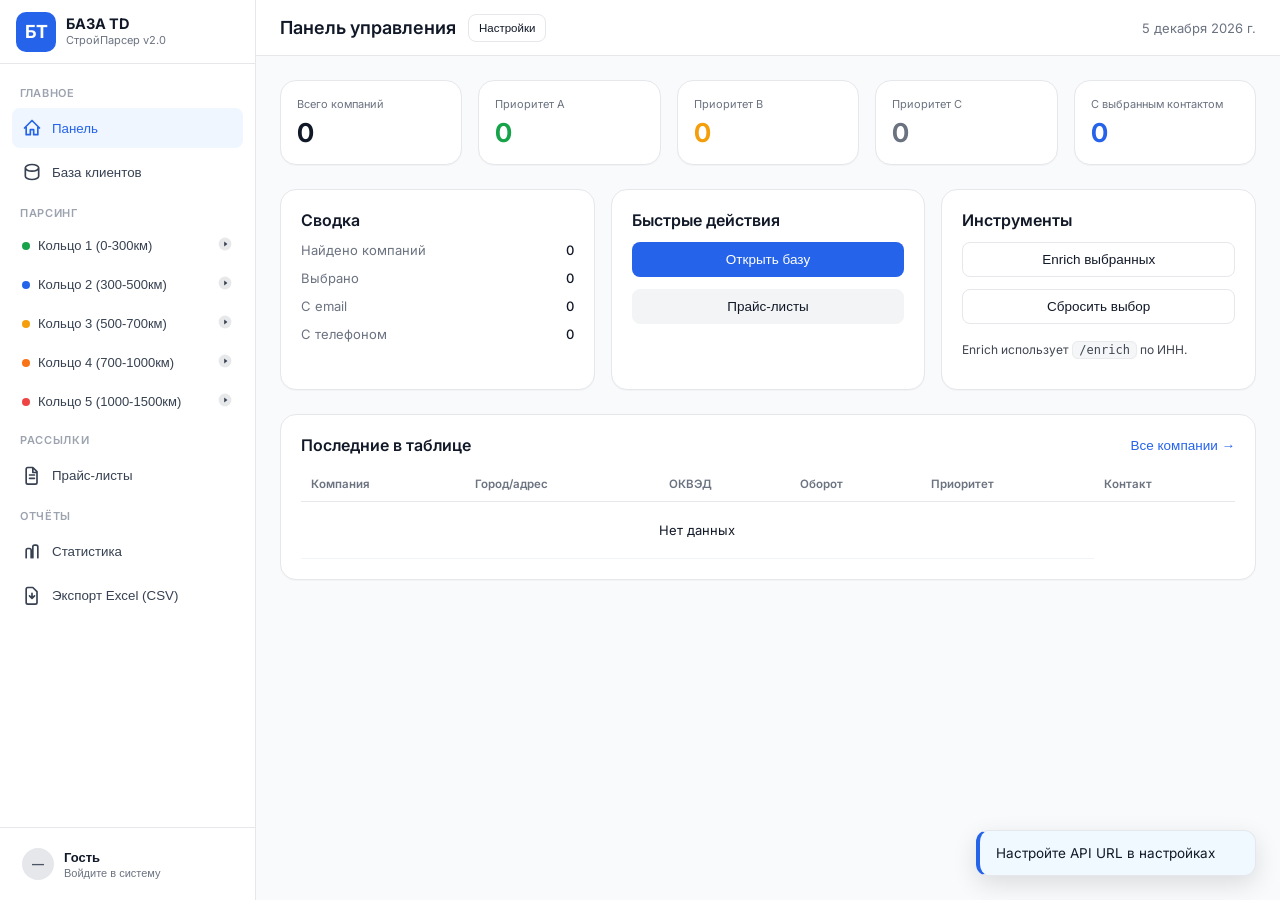
==== commit 837df0e0: "login system" ====
--- a/index.html
+++ b/index.html
@@ -150,12 +150,33 @@
       </nav>
 
       <div class="sidebar__user">
-        <div class="user">
-          <div class="user__avatar"><span>МВ</span></div>
+        <button type="button" class="user user--clickable" id="user-button">
+          <div class="user__avatar"><span id="user-initials">—</span></div>
           <div class="user__meta">
-            <p class="user__role">Менеджер</p>
-            <p class="user__dept">Продажи</p>
-          </div>
+            <p class="user__name" id="user-name">Гость</p>
+            <p class="user__email" id="user-email">Войдите в систему</p>
+          </div>
+        </button>
+
+        <!-- User Dropdown Menu (hidden by default) -->
+        <div class="user-dropdown is-hidden" id="user-dropdown">
+          <div class="user-dropdown__item">
+            <strong id="dropdown-user-name">Гость</strong>
+            <span id="dropdown-user-email">—</span>
+          </div>
+          <div class="user-dropdown__divider"></div>
+          <button type="button" class="user-dropdown__item user-dropdown__button" id="btn-change-password">
+            <svg class="user-dropdown__icon" viewBox="0 0 24 24">
+              <path d="M12 15v2m-6 4h12a2 2 0 002-2v-6a2 2 0 00-2-2H6a2 2 0 00-2 2v6a2 2 0 002 2zm10-10V7a4 4 0 00-8 0v4h8z"/>
+            </svg>
+            Сменить пароль
+          </button>
+          <button type="button" class="user-dropdown__item user-dropdown__button user-dropdown__button--danger" id="btn-sign-out">
+            <svg class="user-dropdown__icon" viewBox="0 0 24 24">
+              <path d="M17 16l4-4m0 0l-4-4m4 4H7m6 4v1a3 3 0 01-3 3H6a3 3 0 01-3-3V7a3 3 0 013-3h4a3 3 0 013 3v1"/>
+            </svg>
+            Выйти
+          </button>
         </div>
       </div>
     </aside>
@@ -547,6 +568,107 @@
     </div>
   </div>
 
+  <!-- LOGIN MODAL -->
+  <div class="modal is-hidden" id="login-modal" aria-hidden="true">
+    <div class="modal__backdrop" data-close-login></div>
+    <div class="modal__panel modal__panel--narrow" role="dialog" aria-modal="true">
+      <div class="modal__header">
+        <h3 class="modal__title" id="login-modal-title">Вход в систему</h3>
+        <button class="btn btn--ghost btn--tiny" type="button" data-close-login>Закрыть</button>
+      </div>
+
+      <div class="modal__body">
+        <!-- Login Form (shown by default) -->
+        <form id="login-form" class="auth-form">
+          <div class="stack stack--md">
+            <div class="field">
+              <label for="login-email">Email</label>
+              <input type="email" id="login-email" placeholder="ivan@example.com" required>
+            </div>
+
+            <div class="field">
+              <label for="login-password">Пароль</label>
+              <input type="password" id="login-password" placeholder="••••••••" required>
+            </div>
+
+            <button type="submit" class="btn btn--primary">Войти</button>
+
+            <p class="auth-switch">
+              Нет аккаунта?
+              <button type="button" class="btn btn--link" id="btn-show-register">Зарегистрироваться</button>
+            </p>
+          </div>
+        </form>
+
+        <!-- Register Form (hidden by default) -->
+        <form id="register-form" class="auth-form is-hidden">
+          <div class="stack stack--md">
+            <div class="field">
+              <label for="register-first-name">Имя</label>
+              <input type="text" id="register-first-name" placeholder="Иван" required>
+            </div>
+
+            <div class="field">
+              <label for="register-last-name">Фамилия</label>
+              <input type="text" id="register-last-name" placeholder="Петров" required>
+            </div>
+
+            <div class="field">
+              <label for="register-email">Email</label>
+              <input type="email" id="register-email" placeholder="ivan@example.com" required>
+            </div>
+
+            <div class="field">
+              <label for="register-password">Пароль</label>
+              <input type="password" id="register-password" placeholder="Минимум 6 символов" required minlength="6">
+            </div>
+
+            <button type="submit" class="btn btn--primary">Зарегистрироваться</button>
+
+            <p class="auth-switch">
+              Уже есть аккаунт?
+              <button type="button" class="btn btn--link" id="btn-show-login">Войти</button>
+            </p>
+          </div>
+        </form>
+      </div>
+    </div>
+  </div>
+
+  <!-- CHANGE PASSWORD MODAL -->
+  <div class="modal is-hidden" id="change-password-modal" aria-hidden="true">
+    <div class="modal__backdrop" data-close-change-password></div>
+    <div class="modal__panel modal__panel--narrow" role="dialog" aria-modal="true">
+      <div class="modal__header">
+        <h3 class="modal__title">Сменить пароль</h3>
+        <button class="btn btn--ghost btn--tiny" type="button" data-close-change-password>Закрыть</button>
+      </div>
+
+      <div class="modal__body">
+        <form id="change-password-form">
+          <div class="stack stack--md">
+            <div class="field">
+              <label for="current-password">Текущий пароль</label>
+              <input type="password" id="current-password" required>
+            </div>
+
+            <div class="field">
+              <label for="new-password">Новый пароль</label>
+              <input type="password" id="new-password" required minlength="6">
+            </div>
+
+            <div class="field">
+              <label for="confirm-password">Подтвердите новый пароль</label>
+              <input type="password" id="confirm-password" required minlength="6">
+            </div>
+
+            <button type="submit" class="btn btn--primary">Сменить пароль</button>
+          </div>
+        </form>
+      </div>
+    </div>
+  </div>
+
   <!-- Main Application Script -->
   <script src="./app.js"></script>
 
--- a/styles.css
+++ b/styles.css
@@ -1,4 +1,3 @@
-/* styles.css */
 
 :root{
   --bg: #f9fafb;
@@ -758,4 +757,145 @@
   margin: 2px 0 0;
   font-size: 12px;
   color: var(--muted);
+}
+
+/* ============================================
+   User Authentication UI
+   ============================================ */
+
+.user--clickable {
+  width: 100%;
+  border: none;
+  background: transparent;
+  text-align: left;
+  cursor: pointer;
+  transition: background 0.15s ease;
+  border-radius: var(--radius-sm);
+}
+
+.user--clickable:hover {
+  background: var(--gray-100);
+}
+
+.user__name {
+  margin: 0;
+  font-size: 13px;
+  font-weight: 600;
+  color: var(--text);
+}
+
+.user__email {
+  margin: 2px 0 0;
+  font-size: 11px;
+  color: var(--muted);
+  white-space: nowrap;
+  overflow: hidden;
+  text-overflow: ellipsis;
+}
+
+/* User Dropdown */
+.user-dropdown {
+  position: absolute;
+  bottom: 60px;
+  left: 12px;
+  right: 12px;
+  background: white;
+  border: 1px solid var(--border);
+  border-radius: var(--radius-md);
+  box-shadow: 0 8px 24px rgba(0, 0, 0, 0.12);
+  z-index: 100;
+  overflow: hidden;
+}
+
+.user-dropdown__item {
+  padding: 10px 14px;
+  font-size: 13px;
+  color: var(--text);
+  line-height: 1.4;
+}
+
+.user-dropdown__item strong {
+  display: block;
+  font-weight: 600;
+}
+
+.user-dropdown__item span {
+  display: block;
+  font-size: 11px;
+  color: var(--muted);
+  margin-top: 2px;
+}
+
+.user-dropdown__divider {
+  height: 1px;
+  background: var(--border);
+  margin: 4px 0;
+}
+
+.user-dropdown__button {
+  width: 100%;
+  border: none;
+  background: transparent;
+  text-align: left;
+  cursor: pointer;
+  display: flex;
+  align-items: center;
+  gap: 8px;
+  transition: background 0.15s ease;
+  padding: 10px 14px;
+  font-size: 13px;
+  color: var(--text);
+}
+
+.user-dropdown__button:hover {
+  background: var(--gray-100);
+}
+
+.user-dropdown__button--danger:hover {
+  background: #fef2f2;
+  color: var(--red);
+}
+
+.user-dropdown__icon {
+  width: 16px;
+  height: 16px;
+  fill: none;
+  stroke: currentColor;
+  stroke-width: 2;
+  stroke-linecap: round;
+  stroke-linejoin: round;
+}
+
+/* Auth Modal Styling */
+.modal__panel--narrow {
+  width: min(440px, 100%);
+}
+
+.auth-form {
+  width: 100%;
+}
+
+.auth-switch {
+  margin: 0;
+  padding-top: 8px;
+  text-align: center;
+  font-size: 13px;
+  color: var(--muted);
+}
+
+.auth-switch .btn--link {
+  font-size: 13px;
+  padding: 0;
+}
+
+/* User initials in avatar when logged out */
+.user__avatar--guest {
+  background: #e5e7eb;
+  color: #9ca3af;
+}
+
+/* Sidebar positioning enhancement */
+.sidebar__nav {
+  flex: 1;
+  overflow-y: auto;
 }
